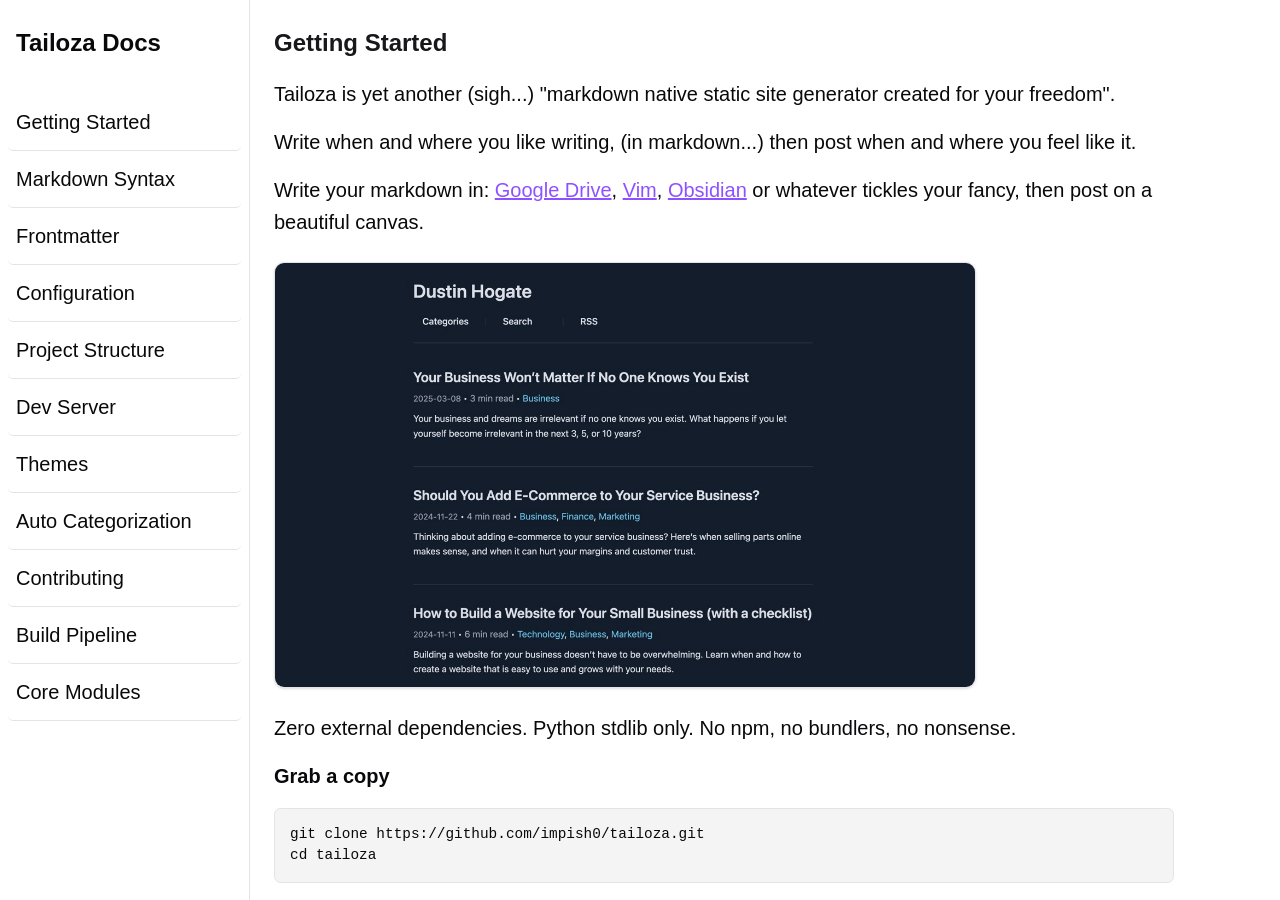
==== docs/index.html @ 2aa1ba54 "feat: Add initial documentation and styles for Tailoza" ====
<!DOCTYPE html>
<html lang="en">
  <head>
    <meta charset="UTF-8" />
    <meta name="viewport" content="width=device-width, initial-scale=1.0" />
    <title>Tailoza Documentation</title>
    <link rel="stylesheet" href="./styles.css">
  </head>
  <body>
    <nav id="navbar">
      <header>Tailoza Docs</header>
      <a class="nav-link" href="#getting_started">Getting Started</a>
      <a class="nav-link" href="#markdown_syntax">Markdown Syntax</a>
      <a class="nav-link" href="#frontmatter">Frontmatter</a>
      <a class="nav-link" href="#configuration">Configuration</a>
      <a class="nav-link" href="#project_structure">Project Structure</a>
      <a class="nav-link" href="#dev_server">Dev Server</a>
      <a class="nav-link" href="#themes">Themes</a>
      <a class="nav-link" href="#auto_categorization">Auto Categorization</a>
      <a class="nav-link" href="#contributing">Contributing</a>
      <a class="nav-link" href="#build_pipeline">Build Pipeline</a>
      <a class="nav-link" href="#core_modules">Core Modules</a>
    </nav>

  <main id="main-doc">

    <section id="getting_started" class="main-section">
      <header>Getting Started</header>

      <p>Tailoza is yet another (sigh...) "markdown native static site generator created for your freedom".</p>

      <p>Write when and where you like writing, (in markdown...) then post when and where you feel like it.</p>

      <p>Write your markdown in: <a href="https://drive.google.com">Google Drive</a>, <a href="https://www.vim.org/">Vim</a>, <a href="https://obsidian.md/">Obsidian</a> or whatever tickles your fancy, then post on a beautiful canvas.</p>

      <img class="image-style" src="./assets/tailoze_intro.jpeg" alt="Tailoza Intro">

      <p>Zero external dependencies. Python stdlib only. No npm, no bundlers, no nonsense.</p>

      <p><strong>Grab a copy</strong></p>

      <code>git clone https://github.com/impish0/tailoza.git
cd tailoza</code>

      <p><strong>Build your site</strong></p>

      <code>python build.py</code>

      <p>That spits out a fully static site into the <span class="inline-code">output/</span> folder. Done.</p>

      <p><strong>Run it locally</strong></p>

      <code>python serve.py</code>

      <p>This builds, watches for changes, and serves at <span class="inline-code">localhost:8000</span>. Edit a post, save it, refresh your browser. That's the whole workflow.</p>
    </section>

    <section id="markdown_syntax" class="main-section">
      <header>Markdown Syntax</header>

      <p>Tailoza supports full Obsidian-compatible markdown syntax. Write in Obsidian (or wherever), drop the file in <span class="inline-code">posts/</span>, build. No weird extensions, no custom flavors - just markdown that works.</p>

      <p><strong>Text formatting</strong></p>

      <code>**bold**
*italic*
***bold and italic***
~~strikethrough~~
`inline code`</code>

      <p><strong>Headers</strong></p>

      <code># H1
## H2
### H3
#### H4
##### H5
###### H6</code>

      <p><strong>Lists</strong></p>

      <code>Unordered:
- First item
- Second item
- Third item

Ordered:
1. Step one
2. Step two
3. Step three

Task lists:
- [x] Done thing
- [ ] Not done thing</code>

      <p><strong>Code blocks</strong></p>

      <p>Fenced code blocks with syntax highlighting (powered by Prism.js):</p>

      <code>```javascript
const greet = (name) =&gt; {
    console.log(`Hello, ${name}!`);
};
```</code>

      <p><strong>Blockquotes</strong></p>

      <code>&gt; "Some wise thing someone said once."</code>

      <p><strong>Tables</strong></p>

      <code>| Feature   | Supported |
            |-----------|-----------|
            | Markdown  | Yes       |
            | RSS Feed  | Yes       |
            | Search    | Yes       |</code>

      <p><strong>Images</strong></p>

      <p>Drop images in the <span class="inline-code">images/</span> folder and reference them:</p>

      <code>![Alt text](my-image.jpg)</code>

      <p><strong>Links</strong></p>

      <code>[Link text](https://example.com)</code>

      <p><strong>Horizontal rules</strong></p>

      <code>---</code>

      <p><strong>Download links</strong></p>

      <p>Links to downloadable files (.pdf, .zip, .doc, etc.) automatically get a download arrow ⬇ appended:</p>

      <code>[Get the report](report.pdf)</code>

      <p><strong>Nested blockquotes</strong></p>

      <code>> Outer quote
       >> Nested quote</code>

      <p><strong>Nested lists</strong></p>

      <p>Indent with 2 spaces for nesting. Works with both ordered and unordered lists:</p>

      <code>- Top level
              - Nested item
                - Even deeper
            1. First
              1. Sub-item</code>
    </section>

    <section id="frontmatter" class="main-section">
      <header>Frontmatter</header>

      <p>Every post starts with a frontmatter block - a chunk of metadata between <span class="inline-code">---</span> fences at the top of your markdown file.</p>

      <code>---
        title: My Cool Post
        date: 2025-01-15
        description: A short blurb about this post.
        author: Your Name
        categories: Technology, Tutorial
        keywords: python, static site, blog
        image: my-cover.jpg
        toc: true
        ---

        Your content starts here...</code>

      <p><strong>Required fields</strong></p>

      <ul>
        <li><span class="inline-code">title</span> - the post title</li>
        <li><span class="inline-code">date</span> - publish date in YYYY-MM-DD format</li>
      </ul>

      <p><strong>Optional fields</strong></p>

      <ul>
        <li><span class="inline-code">description</span> - used for SEO meta tags and the post list preview</li>
        <li><span class="inline-code">author</span> - overrides the default author from config</li>
        <li><span class="inline-code">categories</span> - comma-separated list (e.g. "Tech, Tutorial")</li>
        <li><span class="inline-code">keywords</span> - SEO keywords</li>
        <li><span class="inline-code">image</span> - cover image filename (from images/ folder)</li>
        <li><span class="inline-code">toc</span> - set to <span class="inline-code">true</span> to show a table of contents</li>
      </ul>

      <p><strong>Draft posts</strong></p>

      <p>Prefix your filename with an underscore and it gets skipped during build. Simple as that.</p>

      <code>posts/_my-draft-post.md   ← skipped
        posts/my-published-post.md  ← built</code>
    </section>

    <section id="configuration" class="main-section">
      <header>Configuration</header>

      <p>Everything lives in <span class="inline-code">config.json</span> at the project root. Here's the full picture:</p>

      <code>{
        "site_title": "My Blog",
        "site_url": "https://example.com",
        "site_description": "A minimal blog about things that matter.",
        "author": "Your Name",
        "footer_text": "Built with Tailoza",
        "theme": "dark",
        "posts_per_page": 20,
        "timezone": "+0000",
        "post_url_prefix": "/",
        "rss_full_content": true
        }</code>

      <p><strong>Required</strong></p>

      <ul>
        <li><span class="inline-code">site_title</span> - your site's name</li>
        <li><span class="inline-code">site_url</span> - full URL, must start with http:// or https://</li>
        <li><span class="inline-code">site_description</span> - used in RSS feed and meta tags</li>
      </ul>

      <p><strong>Optional</strong></p>

      <ul>
        <li><span class="inline-code">author</span> - default author for posts (default: "Your Name")</li>
        <li><span class="inline-code">footer_text</span> - footer content, supports safe HTML links</li>
        <li><span class="inline-code">theme</span> - "light", "dark", or "sepia"</li>
        <li><span class="inline-code">posts_per_page</span> - pagination count (default: 20)</li>
        <li><span class="inline-code">timezone</span> - UTC offset string like "+0000" (default: "+0000")</li>
        <li><span class="inline-code">post_url_prefix</span> - controls URL structure. Set to "/" for <span class="inline-code">/my-post/</span>, or "/posts" for <span class="inline-code">/posts/my-post/</span></li>
        <li><span class="inline-code">rss_full_content</span> - true to include full post content in RSS, false for excerpt only</li>
      </ul>
    </section>

    <section id="project_structure" class="main-section">
      <header>Project Structure</header>

      <p>Here's how the repo is laid out. The important bit: the <span class="inline-code">tailoza/</span> folder is the engine, everything else is yours.</p>

      <code>tailoza/
          ├── build.py              # Build script (run this)
          ├── serve.py              # Dev server script (or this)
          ├── config.json           # Your configuration
          │
          ├── tailoza/              # Core engine (don't touch unless contributing)
          │   ├── builder.py        # Build orchestration
          │   ├── parser.py         # Markdown → HTML
          │   ├── templates.py      # HTML templates
          │   ├── rss_generator.py  # RSS feed
          │   ├── sitemap_generator.py
          │   ├── categorize.py     # Auto-categorization
          │   ├── utils.py          # Shared utilities
          │   └── assets/           # CSS, JS (prism, search, etc.)
          │
          ├── posts/                # Your markdown files go here
          ├── images/               # Your images go here
          ├── assets/               # Your favicon goes here
          └── output/               # Generated site (don't edit)</code>

      <p><strong>Updating Tailoza</strong></p>

      <p>To update to a new version, just replace the <span class="inline-code">tailoza/</span> folder with the new one. Your content (<span class="inline-code">posts/</span>, <span class="inline-code">images/</span>, <span class="inline-code">config.json</span>) stays untouched. That's the whole point of the separation.</p>
    </section>

    <section id="dev_server" class="main-section">
      <header>Dev Server</header>

      <code>python serve.py</code>

      <p>Builds the site on startup, then watches for changes every second. It monitors:</p>

      <ul>
        <li><span class="inline-code">posts/</span> - your markdown content</li>
        <li><span class="inline-code">images/</span> - your images</li>
        <li><span class="inline-code">tailoza/</span> - core engine + assets</li>
        <li><span class="inline-code">config.json</span>, <span class="inline-code">build.py</span>, <span class="inline-code">serve.py</span></li>
      </ul>

      <p>Save a file, it rebuilds. Refresh your browser. That's it.</p>

      <p>Serves at <span class="inline-code">http://localhost:8000</span> with custom 404 handling. Hidden files and temp files (ending in <span class="inline-code">~</span>) are ignored.</p>
    </section>

    <section id="themes" class="main-section">
      <header>Themes</header>

      <p>Tailoza ships with three themes: <strong>light</strong>, <strong>dark</strong>, and <strong>sepia</strong>.</p>

      <p>Set it in <span class="inline-code">config.json</span>:</p>

      <code>"theme": "dark"</code>

      <p>Under the hood, themes work via CSS custom properties and a <span class="inline-code">data-theme</span> attribute on the <span class="inline-code">&lt;html&gt;</span> element. The whole color system is defined with <span class="inline-code">oklch()</span> values - shadcn violet palette.</p>

      <p>If you want to customize colors, the variables are all in <span class="inline-code">tailoza/assets/style.css</span>. The main ones:</p>

      <ul>
        <li><span class="inline-code">--background</span> / <span class="inline-code">--foreground</span> - page bg and text</li>
        <li><span class="inline-code">--primary</span> - links, accents</li>
        <li><span class="inline-code">--card</span> - card backgrounds</li>
        <li><span class="inline-code">--muted</span> - code blocks, subtle backgrounds</li>
        <li><span class="inline-code">--border</span> - all borders</li>
      </ul>
    </section>

    <section id="auto_categorization" class="main-section">
      <header>Auto Categorization</header>

      <p>If you don't set categories in your frontmatter, Tailoza will take a guess for you. It scans your post content and matches against keyword rules.</p>

      <p><strong>Default categories:</strong></p>

      <ul>
        <li>Business</li>
        <li>Technology</li>
        <li>Marketing</li>
        <li>Development</li>
        <li>Design</li>
        <li>Personal</li>
        <li>Tutorial</li>
        <li>News</li>
      </ul>

      <p>Each one has a set of keywords it looks for. "code", "programming", "python" → Development. "design", "ui", "color" → Design. You get the idea.</p>

      <p><strong>Custom rules</strong></p>

      <p>Create a <span class="inline-code">category_rules.json</span> at the project root to override:</p>

      <code>{
        "Recipes": ["cook", "bake", "ingredient", "recipe"],
        "Travel": ["trip", "destination", "flight", "hotel"]
}</code>
    </section>

    <!-- CONTRIBUTING -->
    <section id="contributing" class="main-section">
      <header>Contributing</header>

      <p>Tailoza is open source. If you want to contribute, here's how the project is organized so you don't go in blind.</p>

      <p><strong>Running the tests</strong></p>

      <code># Run all tests
        python -m unittest tests/test_templates.py

        # Run a specific test class
        python -m unittest tests.test_templates.TestGeneratePaginationHtml

        # Run a specific test method
        python -m unittest tests.test_templates.TestGeneratePaginationHtml.test_single_page_returns_empty</code>

      <p>Tests currently cover the pagination logic in <span class="inline-code">templates.py</span> - URL building, page links, nav buttons, ellipsis handling, edge cases.</p>

      <p><strong>Key rules</strong></p>

      <ul>
        <li>Zero external dependencies. Python stdlib only. Don't add pip packages.</li>
        <li>All core code lives in <span class="inline-code">tailoza/</span> - that folder should be replaceable without breaking user content.</li>
        <li>Posts output as <span class="inline-code">output/[slug]/index.html</span> for clean URLs.</li>
        <li>Draft posts (prefixed with <span class="inline-code">_</span>) must always be skipped.</li>
      </ul>
    </section>

    <section id="build_pipeline" class="main-section">
      <header>Build Pipeline</header>

      <p>Here's what happens when you run <span class="inline-code">python build.py</span>:</p>

      <ol>
        <li>Loads and validates <span class="inline-code">config.json</span></li>
        <li>Parses all markdown files in <span class="inline-code">posts/</span> (skips <span class="inline-code">_prefixed</span> drafts)</li>
        <li>Auto-categorizes any posts missing categories</li>
        <li>Generates HTML for each post with prev/next navigation</li>
        <li>Creates paginated index pages and category archive pages</li>
        <li>Generates RSS feed, sitemap, search index, and 404 page</li>
        <li>Copies all assets to <span class="inline-code">output/</span></li>
      </ol>

      <p><strong>Output structure</strong></p>

      <code>output/
        ├── index.html            # Homepage
        ├── page/2/index.html     # Paginated pages
        ├── [slug]/index.html     # Individual posts
        ├── categories/[cat]/     # Category pages
        ├── rss.xml               # RSS feed
        ├── sitemap.xml           # For search engines
        ├── search-index.json     # Client-side search data
        ├── 404.html              # Custom error page
        └── assets/               # CSS, JS</code>
    </section>

    <section id="core_modules" class="main-section">
      <header>Core Modules</header>

      <p>For the folks who want to dig into the engine. Everything lives in <span class="inline-code">tailoza/</span>.</p>

      <p><strong>builder.py</strong> - the orchestrator</p>
      <ul>
        <li><span class="inline-code">build_site()</span> - main build function, ties everything together</li>
        <li><span class="inline-code">load_config()</span> - loads and validates config.json with defaults</li>
        <li><span class="inline-code">generate_search_index()</span> - builds client-side search JSON</li>
        <li><span class="inline-code">calculate_reading_time()</span> - reading time estimation</li>
      </ul>

      <p><strong>parser.py</strong> - markdown to HTML</p>
      <ul>
        <li><span class="inline-code">parse_frontmatter()</span> - extracts metadata from the <span class="inline-code">---</span> block</li>
        <li><span class="inline-code">markdown_to_html()</span> - the custom converter (headers, lists, tables, code blocks, the whole thing)</li>
        <li><span class="inline-code">extract_headings()</span> / <span class="inline-code">generate_toc()</span> - table of contents</li>
      </ul>

      <p><strong>templates.py</strong> - HTML generation</p>
      <ul>
        <li><span class="inline-code">post_template()</span> - individual post pages with SEO, structured data</li>
        <li><span class="inline-code">index_template()</span> - homepage with post list, categories dropdown, search</li>
        <li><span class="inline-code">category_template()</span> - category archive pages</li>
        <li><span class="inline-code">generate_pagination_html()</span> - pagination nav with ellipsis</li>
      </ul>

      <p><strong>rss_generator.py</strong> - RSS feed via ElementTree</p>

      <p><strong>sitemap_generator.py</strong> - XML sitemap for SEO</p>

      <p><strong>categorize.py</strong> - auto-categorization via keyword matching</p>

      <p><strong>utils.py</strong> - shared helpers (<span class="inline-code">category_slug()</span>, <span class="inline-code">copy_asset()</span>, <span class="inline-code">favicon_link()</span>)</p>
    </section>

  </main>
  </body>
</html>
---- docs/styles.css ----
* {
    margin: 0;
    padding: 0;
}

:root {
    --radius: 0.65rem;
    --max-width: 700px;
    
    /* Core colors */
    --background: oklch(1 0 0);
    --foreground: oklch(0.141 0.005 285.823);
    --card: oklch(1 0 0);
    --card-foreground: oklch(0.141 0.005 285.823);
    --primary: oklch(0.606 0.25 292.717);
    --primary-foreground: oklch(0.969 0.016 293.756);
    --secondary: oklch(0.967 0.001 286.375);
    --secondary-foreground: oklch(0.21 0.006 285.885);
    --muted: oklch(0.967 0.001 286.375);
    --muted-foreground: oklch(0.552 0.016 285.938);
    --accent: oklch(0.967 0.001 286.375);
    --accent-foreground: oklch(0.21 0.006 285.885);
    --destructive: oklch(0.577 0.245 27.325);
    --border: oklch(0.92 0.004 286.32);
    --input: oklch(0.92 0.004 286.32);
    --ring: oklch(0.606 0.25 292.717);
}

body {
    display: grid;
    grid-template-columns: 250px 1fr; /* Nav width | Main content */
    height: 100vh;
    font-size: 1.25rem;
    line-height: 1.6;
    font-family: -apple-system, BlinkMacSystemFont, 'Inter', 'Segoe UI', Roboto, Oxygen, Ubuntu, Cantarell, 'Helvetica Neue', Arial, sans-serif;
    background-color: var(--background);
    color: var(--foreground);
}

/* Navigation Styles */
#navbar {
    background-color: var(--card);
    padding: 1rem 0.5rem;
    border-right: 1px solid var(--border);
    overflow-y: auto; /* Scroll if content is too tall */
}

#navbar header {
    font-weight: bold;
    font-size: 1.5rem;
    margin-bottom: 1.5rem;
    color: var(--card-foreground);
    padding: 0.5rem;
}

.nav-link {
    display: block;
    padding: 0.75rem 0.5rem;
    text-decoration: none;
    border-radius: 5px;
    color: var(--card-foreground);
    border-bottom: 1px solid var(--border);
}

.nav-link:hover {
    color: var(--primary-foreground);
    background-color: var(--muted);
}

/* Main Content Styles */
#main-doc {
    padding: 1.5rem;
    overflow-y: auto; /* Scroll if content is too tall */
    max-width: 900px;
}

.image-style {
    display: block;
    max-width: 700px;
    height: auto;
    border-radius: 10px;
    margin: 1.5rem 0;
    box-shadow: 0 1px 3px 0 oklch(0 0 0 / 0.1), 0 1px 2px -1px oklch(0 0 0 / 0.1);
    border: 1px solid var(--border);
}

.main-section {
    margin-bottom: 30px;
}

.main-section header {
    font-weight: bold;
    font-size: 1.5rem;
    margin-bottom: 1rem;
    color: var(--secondary-foreground);
}

p {
    margin-bottom: 1rem;
    line-height: 1.6;
}

ul {
    margin-bottom: 1rem;
    padding-left: 1.5rem;
}

a {
    color: var(--primary);
    text-decoration: underline;
}

code {
    display: block;
    background-color: var(--muted);
    padding: 15px;
    margin: 15px 0;
    border-radius: calc(var(--radius) - 0.25rem);
    font-family: 'Courier New', monospace;
    border: 1px solid var(--border);
    color: var(--card-foreground);
    font-size: 0.9rem;
    line-height: 1.5;
    white-space: pre;
    overflow-x: auto;
}

.inline-code {
    display: inline;
    background-color: var(--muted);
    padding: 0.15rem 0.4rem;
    border-radius: 4px;
    font-family: 'Courier New', monospace;
    font-size: 0.85em;
    border: 1px solid var(--border);
    color: var(--primary);
}

/* Responsive Design */
@media (max-width: 768px) {
    body {
        grid-template-columns: 1fr; /* Stack vertically on mobile */
        grid-template-rows: auto 1fr;
        height: auto;
    }
    
    #navbar {
        order: 2; /* Move nav below main content on mobile */
        border-right: none;
        border-top: 1px solid #dee2e6;
        padding: 15px;
    }
    
    #main-doc {
        order: 1; /* Main content first on mobile */
        padding: 15px;
    }
}
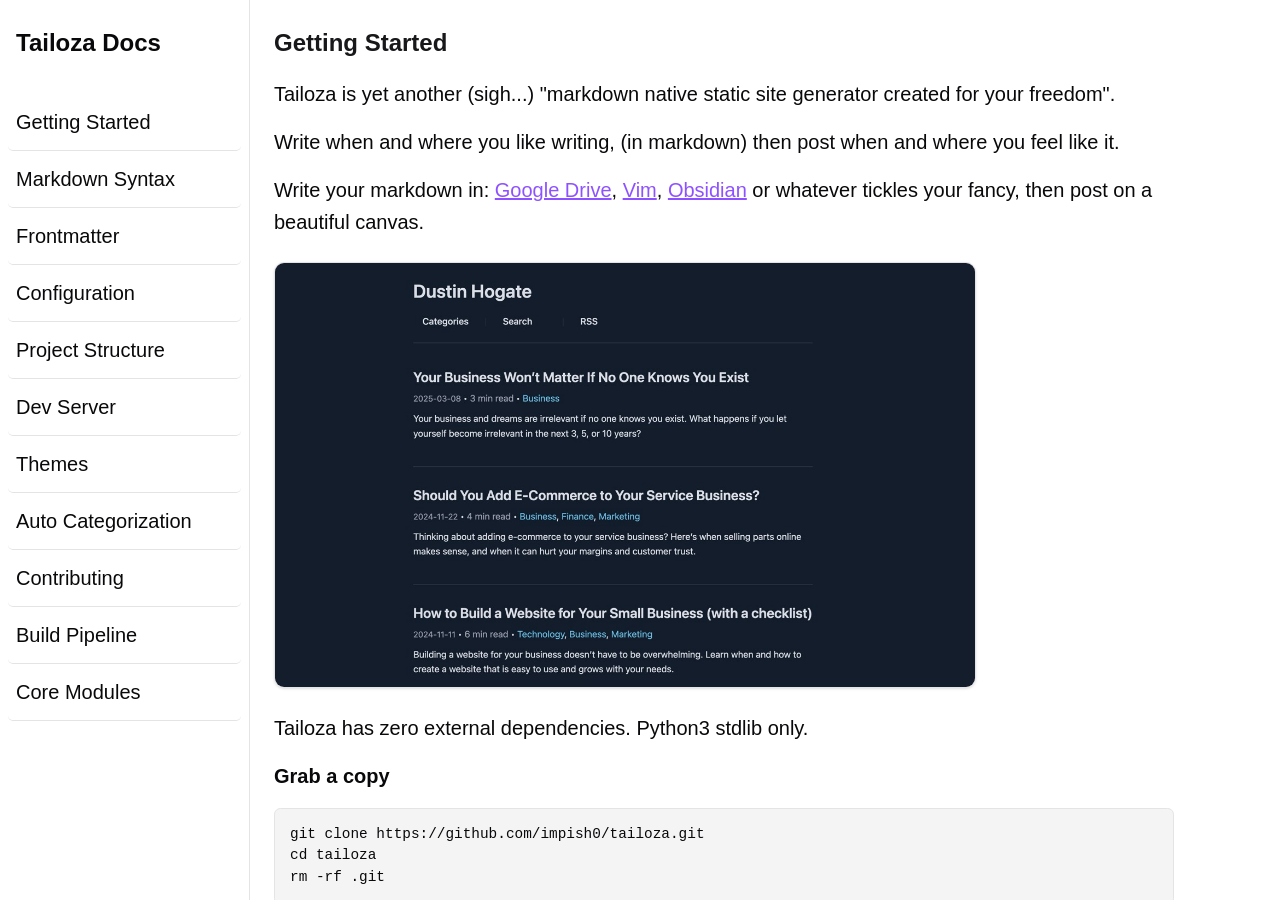
==== commit e914ee40: "feat: Update documentation for clarity and enhance styles with new note class" ====
--- a/docs/index.html
+++ b/docs/index.html
@@ -29,28 +29,30 @@
 
       <p>Tailoza is yet another (sigh...) "markdown native static site generator created for your freedom".</p>
 
-      <p>Write when and where you like writing, (in markdown...) then post when and where you feel like it.</p>
+      <p>Write when and where you like writing, (in markdown) then post when and where you feel like it.</p>
 
       <p>Write your markdown in: <a href="https://drive.google.com">Google Drive</a>, <a href="https://www.vim.org/">Vim</a>, <a href="https://obsidian.md/">Obsidian</a> or whatever tickles your fancy, then post on a beautiful canvas.</p>
 
       <img class="image-style" src="./assets/tailoze_intro.jpeg" alt="Tailoza Intro">
 
-      <p>Zero external dependencies. Python stdlib only. No npm, no bundlers, no nonsense.</p>
+      <p>Tailoza has zero external dependencies. Python3 stdlib only.</p>
 
       <p><strong>Grab a copy</strong></p>
 
       <code>git clone https://github.com/impish0/tailoza.git
-cd tailoza</code>
+cd tailoza
+rm -rf .git</code>
 
       <p><strong>Build your site</strong></p>
 
       <code>python build.py</code>
 
-      <p>That spits out a fully static site into the <span class="inline-code">output/</span> folder. Done.</p>
+      <p>That spits out a fully static site into the <span class="inline-code">output/</span> folder.</p>
 
       <p><strong>Run it locally</strong></p>
 
-      <code>python serve.py</code>
+      <code>python3 serve.py
+or ./serve.py ← If python is in your path</code>
 
       <p>This builds, watches for changes, and serves at <span class="inline-code">localhost:8000</span>. Edit a post, save it, refresh your browser. That's the whole workflow.</p>
     </section>
@@ -58,7 +60,7 @@
     <section id="markdown_syntax" class="main-section">
       <header>Markdown Syntax</header>
 
-      <p>Tailoza supports full Obsidian-compatible markdown syntax. Write in Obsidian (or wherever), drop the file in <span class="inline-code">posts/</span>, build. No weird extensions, no custom flavors - just markdown that works.</p>
+      <p>Tailoza supports full Obsidian-compatible markdown syntax. Write in Obsidian (or wherever), drop the file in <span class="inline-code">posts/</span>, and build with <span class="inline-code">python3 build.py</span>.</p>
 
       <p><strong>Text formatting</strong></p>
 
@@ -68,7 +70,7 @@
 ~~strikethrough~~
 `inline code`</code>
 
-      <p><strong>Headers</strong></p>
+      <p><strong>Headings</strong></p>
 
       <code># H1
 ## H2
@@ -99,7 +101,7 @@
 
       <code>```javascript
 const greet = (name) =&gt; {
-    console.log(`Hello, ${name}!`);
+console.log(`Hello, ${name}!`);
 };
 ```</code>
 
@@ -110,10 +112,10 @@
       <p><strong>Tables</strong></p>
 
       <code>| Feature   | Supported |
-            |-----------|-----------|
-            | Markdown  | Yes       |
-            | RSS Feed  | Yes       |
-            | Search    | Yes       |</code>
+|-----------|-----------|
+| Markdown  | Yes       |
+| RSS Feed  | Yes       |
+| Search    | Yes       |</code>
 
       <p><strong>Images</strong></p>
 
@@ -121,6 +123,8 @@
 
       <code>![Alt text](my-image.jpg)</code>
 
+      <div class="note">note: images can just be referenced by name - no need to include the path.</div>
+
       <p><strong>Links</strong></p>
 
       <code>[Link text](https://example.com)</code>
@@ -138,17 +142,17 @@
       <p><strong>Nested blockquotes</strong></p>
 
       <code>> Outer quote
-       >> Nested quote</code>
+>> Nested quote</code>
 
       <p><strong>Nested lists</strong></p>
 
       <p>Indent with 2 spaces for nesting. Works with both ordered and unordered lists:</p>
 
       <code>- Top level
-              - Nested item
-                - Even deeper
-            1. First
-              1. Sub-item</code>
+- Nested item
+  - Even deeper
+1. First
+  1. Sub-item</code>
     </section>
 
     <section id="frontmatter" class="main-section">
@@ -157,17 +161,17 @@
       <p>Every post starts with a frontmatter block - a chunk of metadata between <span class="inline-code">---</span> fences at the top of your markdown file.</p>
 
       <code>---
-        title: My Cool Post
-        date: 2025-01-15
-        description: A short blurb about this post.
-        author: Your Name
-        categories: Technology, Tutorial
-        keywords: python, static site, blog
-        image: my-cover.jpg
-        toc: true
-        ---
-
-        Your content starts here...</code>
+title: My Cool Post
+date: 2025-01-15
+description: A short blurb about this post.
+author: Your Name
+categories: Technology, Tutorial
+keywords: python, static site, blog
+image: my-cover.jpg
+toc: true
+---
+
+Your content starts here...</code>
 
       <p><strong>Required fields</strong></p>
 
@@ -192,7 +196,7 @@
       <p>Prefix your filename with an underscore and it gets skipped during build. Simple as that.</p>
 
       <code>posts/_my-draft-post.md   ← skipped
-        posts/my-published-post.md  ← built</code>
+posts/my-published-post.md  ← built</code>
     </section>
 
     <section id="configuration" class="main-section">
@@ -201,17 +205,17 @@
       <p>Everything lives in <span class="inline-code">config.json</span> at the project root. Here's the full picture:</p>
 
       <code>{
-        "site_title": "My Blog",
-        "site_url": "https://example.com",
-        "site_description": "A minimal blog about things that matter.",
-        "author": "Your Name",
-        "footer_text": "Built with Tailoza",
-        "theme": "dark",
-        "posts_per_page": 20,
-        "timezone": "+0000",
-        "post_url_prefix": "/",
-        "rss_full_content": true
-        }</code>
+"site_title": "My Blog",
+"site_url": "https://example.com",
+"site_description": "A minimal blog about things that matter.",
+"author": "Your Name",
+"footer_text": "Built with Tailoza",
+"theme": "dark",
+"posts_per_page": 20,
+"timezone": "+0000",
+"post_url_prefix": "/",
+"rss_full_content": true
+}</code>
 
       <p><strong>Required</strong></p>
 
@@ -240,24 +244,24 @@
       <p>Here's how the repo is laid out. The important bit: the <span class="inline-code">tailoza/</span> folder is the engine, everything else is yours.</p>
 
       <code>tailoza/
-          ├── build.py              # Build script (run this)
-          ├── serve.py              # Dev server script (or this)
-          ├── config.json           # Your configuration
-          │
-          ├── tailoza/              # Core engine (don't touch unless contributing)
-          │   ├── builder.py        # Build orchestration
-          │   ├── parser.py         # Markdown → HTML
-          │   ├── templates.py      # HTML templates
-          │   ├── rss_generator.py  # RSS feed
-          │   ├── sitemap_generator.py
-          │   ├── categorize.py     # Auto-categorization
-          │   ├── utils.py          # Shared utilities
-          │   └── assets/           # CSS, JS (prism, search, etc.)
-          │
-          ├── posts/                # Your markdown files go here
-          ├── images/               # Your images go here
-          ├── assets/               # Your favicon goes here
-          └── output/               # Generated site (don't edit)</code>
+├── build.py              # Build script (run this)
+├── serve.py              # Dev server script (or this)
+├── config.json           # Your configuration
+│
+├── tailoza/              # Core engine (don't touch unless contributing)
+│   ├── builder.py        # Build orchestration
+│   ├── parser.py         # Markdown → HTML
+│   ├── templates.py      # HTML templates
+│   ├── rss_generator.py  # RSS feed
+│   ├── sitemap_generator.py
+│   ├── categorize.py     # Auto-categorization
+│   ├── utils.py          # Shared utilities
+│   └── assets/           # CSS, JS (prism, search, etc.)
+│
+├── posts/                # Your markdown files go here
+├── images/               # Your images go here
+├── assets/               # Your favicon goes here
+└── output/               # Generated site (don't edit)</code>
 
       <p><strong>Updating Tailoza</strong></p>
 
@@ -330,12 +334,11 @@
       <p>Create a <span class="inline-code">category_rules.json</span> at the project root to override:</p>
 
       <code>{
-        "Recipes": ["cook", "bake", "ingredient", "recipe"],
-        "Travel": ["trip", "destination", "flight", "hotel"]
+"Recipes": ["cook", "bake", "ingredient", "recipe"],
+"Travel": ["trip", "destination", "flight", "hotel"]
 }</code>
     </section>
 
-    <!-- CONTRIBUTING -->
     <section id="contributing" class="main-section">
       <header>Contributing</header>
 
@@ -344,13 +347,13 @@
       <p><strong>Running the tests</strong></p>
 
       <code># Run all tests
-        python -m unittest tests/test_templates.py
-
-        # Run a specific test class
-        python -m unittest tests.test_templates.TestGeneratePaginationHtml
-
-        # Run a specific test method
-        python -m unittest tests.test_templates.TestGeneratePaginationHtml.test_single_page_returns_empty</code>
+python -m unittest tests/test_templates.
+
+# Run a specific test class
+python -m unittest tests.test_templates.TestGeneratePaginationHt
+
+# Run a specific test method
+python -m unittest tests.test_templates.TestGeneratePaginationHtml.test_single_page_returns_empty</code>
 
       <p>Tests currently cover the pagination logic in <span class="inline-code">templates.py</span> - URL building, page links, nav buttons, ellipsis handling, edge cases.</p>
 
@@ -382,15 +385,15 @@
       <p><strong>Output structure</strong></p>
 
       <code>output/
-        ├── index.html            # Homepage
-        ├── page/2/index.html     # Paginated pages
-        ├── [slug]/index.html     # Individual posts
-        ├── categories/[cat]/     # Category pages
-        ├── rss.xml               # RSS feed
-        ├── sitemap.xml           # For search engines
-        ├── search-index.json     # Client-side search data
-        ├── 404.html              # Custom error page
-        └── assets/               # CSS, JS</code>
+├── index.html            # Homepage
+├── page/2/index.html     # Paginated pages
+├── [slug]/index.html     # Individual posts
+├── categories/[cat]/     # Category pages
+├── rss.xml               # RSS feed
+├── sitemap.xml           # For search engines
+├── search-index.json     # Client-side search data
+├── 404.html              # Custom error page
+└── assets/               # CSS, JS</code>
     </section>
 
     <section id="core_modules" class="main-section">
--- a/docs/styles.css
+++ b/docs/styles.css
@@ -24,6 +24,7 @@
     --border: oklch(0.92 0.004 286.32);
     --input: oklch(0.92 0.004 286.32);
     --ring: oklch(0.606 0.25 292.717);
+    --note: oklch(0.6 0.2 240 / 0.5);
 }
 
 body {
@@ -63,8 +64,8 @@
 }
 
 .nav-link:hover {
-    color: var(--primary-foreground);
-    background-color: var(--muted);
+    color: var(--accent-foreground);
+    background-color: var(--accent);
 }
 
 /* Main Content Styles */
@@ -125,6 +126,21 @@
     overflow-x: auto;
 }
 
+.note {
+    display: block;
+    background-color: var(--note);
+    padding: 15px;
+    margin: 15px 0;
+    border-radius: calc(var(--radius) - 0.25rem);
+    font-family: 'Courier New', monospace;
+    border: 1px solid var(--border);
+    color: var(--card-foreground);
+    font-size: 0.9rem;
+    line-height: 1.5;
+    white-space: pre;
+    overflow-x: auto;
+}
+
 .inline-code {
     display: inline;
     background-color: var(--muted);
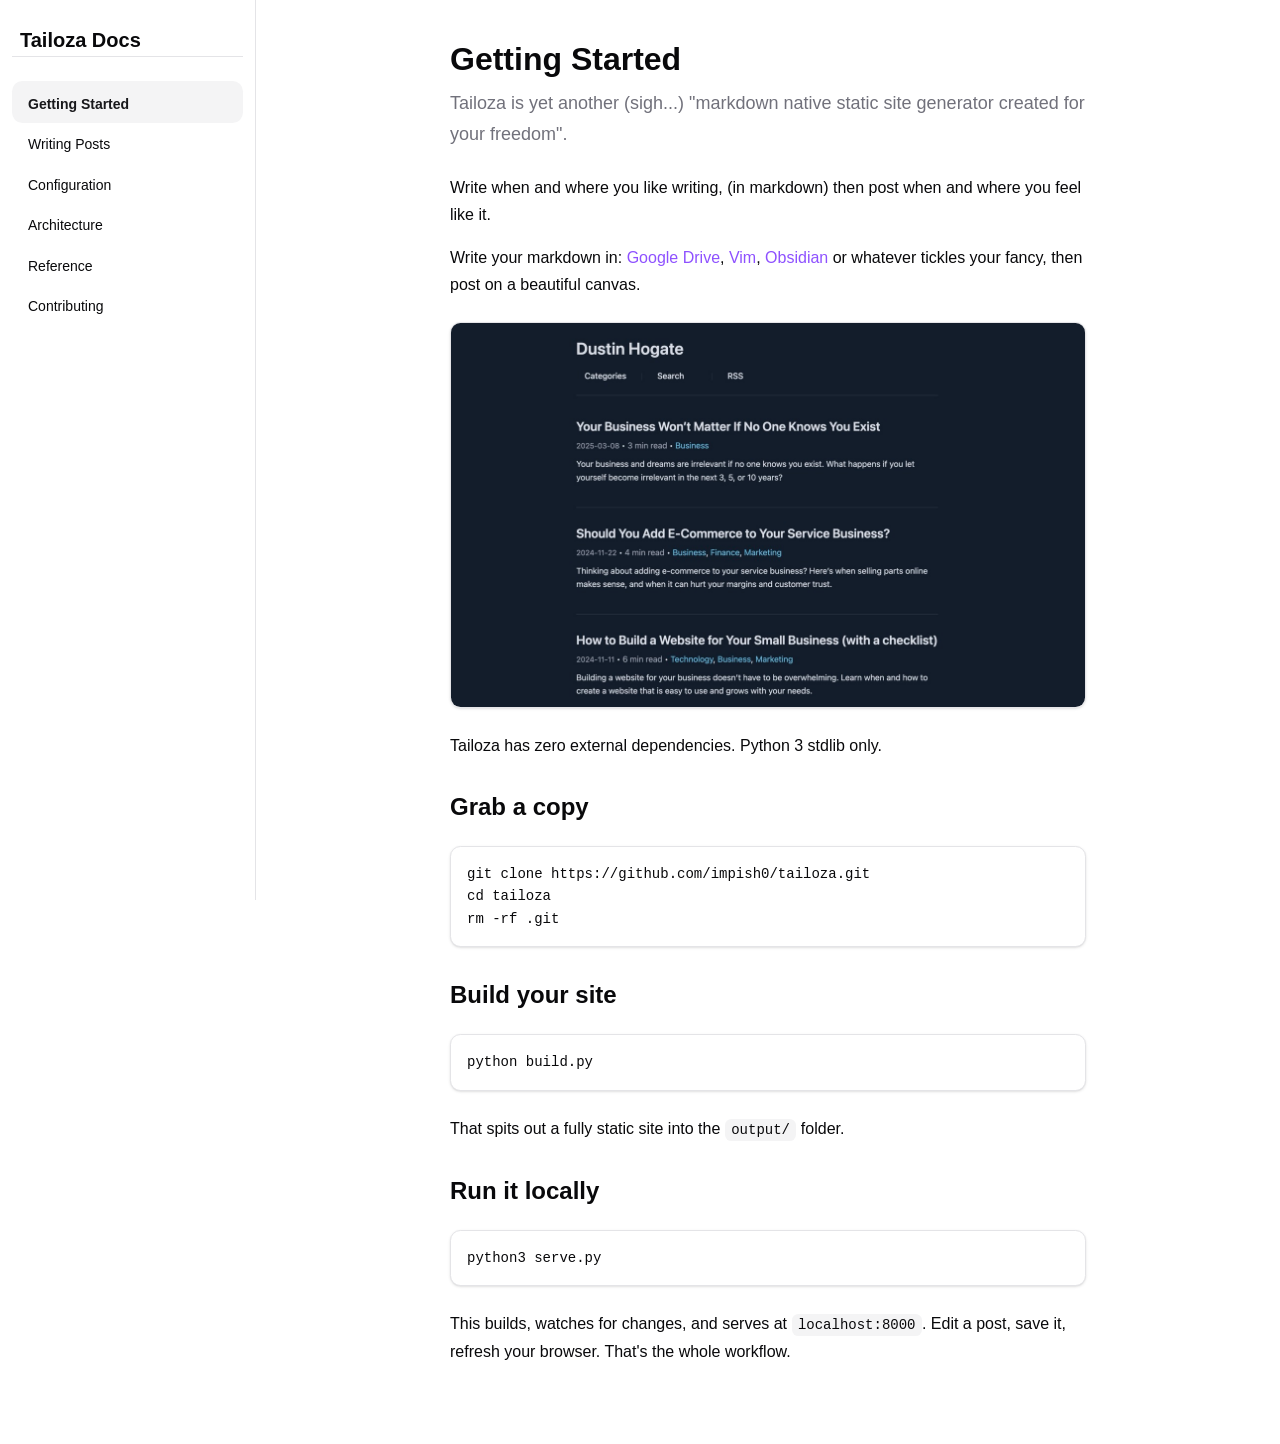
==== commit 55f5da96: "Add documentation for core modules and writing posts - Created a new reference page detailing core m" ====
--- a/docs/index.html
+++ b/docs/index.html
@@ -3,436 +3,58 @@
   <head>
     <meta charset="UTF-8" />
     <meta name="viewport" content="width=device-width, initial-scale=1.0" />
-    <title>Tailoza Documentation</title>
-    <link rel="stylesheet" href="./styles.css">
+    <title>Getting Started - Tailoza Docs</title>
+    <link rel="stylesheet" href="../tailoza/assets/style.css" />
+    <link rel="stylesheet" href="./styles.css" />
   </head>
   <body>
     <nav id="navbar">
-      <header>Tailoza Docs</header>
-      <a class="nav-link" href="#getting_started">Getting Started</a>
-      <a class="nav-link" href="#markdown_syntax">Markdown Syntax</a>
-      <a class="nav-link" href="#frontmatter">Frontmatter</a>
-      <a class="nav-link" href="#configuration">Configuration</a>
-      <a class="nav-link" href="#project_structure">Project Structure</a>
-      <a class="nav-link" href="#dev_server">Dev Server</a>
-      <a class="nav-link" href="#themes">Themes</a>
-      <a class="nav-link" href="#auto_categorization">Auto Categorization</a>
-      <a class="nav-link" href="#contributing">Contributing</a>
-      <a class="nav-link" href="#build_pipeline">Build Pipeline</a>
-      <a class="nav-link" href="#core_modules">Core Modules</a>
+      <header><a href="./index.html">Tailoza Docs</a></header>
+      <details class="nav-group" open>
+        <summary>Menu</summary>
+        <a class="nav-link active" href="./index.html">Getting Started</a>
+        <a class="nav-link" href="./writing-posts.html">Writing Posts</a>
+        <a class="nav-link" href="./configuration.html">Configuration</a>
+        <a class="nav-link" href="./architecture.html">Architecture</a>
+        <a class="nav-link" href="./reference.html">Reference</a>
+        <a class="nav-link" href="./contributing.html">Contributing</a>
+      </details>
     </nav>
 
-  <main id="main-doc">
+    <main id="main-doc">
+      <div class="content-wrapper">
 
-    <section id="getting_started" class="main-section">
-      <header>Getting Started</header>
+        <h1>Getting Started</h1>
 
-      <p>Tailoza is yet another (sigh...) "markdown native static site generator created for your freedom".</p>
+        <p class="lead">Tailoza is yet another (sigh...) "markdown native static site generator created for your freedom".</p>
 
-      <p>Write when and where you like writing, (in markdown) then post when and where you feel like it.</p>
+        <p>Write when and where you like writing, (in markdown) then post when and where you feel like it.</p>
 
-      <p>Write your markdown in: <a href="https://drive.google.com">Google Drive</a>, <a href="https://www.vim.org/">Vim</a>, <a href="https://obsidian.md/">Obsidian</a> or whatever tickles your fancy, then post on a beautiful canvas.</p>
+        <p>Write your markdown in: <a href="https://drive.google.com">Google Drive</a>, <a href="https://www.vim.org/">Vim</a>, <a href="https://obsidian.md/">Obsidian</a> or whatever tickles your fancy, then post on a beautiful canvas.</p>
 
-      <img class="image-style" src="./assets/tailoze_intro.jpeg" alt="Tailoza Intro">
+        <img class="image-style" src="./assets/tailoze_intro.jpeg" alt="Tailoza Intro" />
 
-      <p>Tailoza has zero external dependencies. Python3 stdlib only.</p>
+        <p>Tailoza has zero external dependencies. Python 3 stdlib only.</p>
 
-      <p><strong>Grab a copy</strong></p>
+        <h2>Grab a copy</h2>
 
-      <code>git clone https://github.com/impish0/tailoza.git
+        <pre><code>git clone https://github.com/impish0/tailoza.git
 cd tailoza
-rm -rf .git</code>
+rm -rf .git</code></pre>
 
-      <p><strong>Build your site</strong></p>
+        <h2>Build your site</h2>
 
-      <code>python build.py</code>
+        <pre><code>python build.py</code></pre>
 
-      <p>That spits out a fully static site into the <span class="inline-code">output/</span> folder.</p>
+        <p>That spits out a fully static site into the <code>output/</code> folder.</p>
 
-      <p><strong>Run it locally</strong></p>
+        <h2>Run it locally</h2>
 
-      <code>python3 serve.py
-or ./serve.py ← If python is in your path</code>
+        <pre><code>python3 serve.py</code></pre>
 
-      <p>This builds, watches for changes, and serves at <span class="inline-code">localhost:8000</span>. Edit a post, save it, refresh your browser. That's the whole workflow.</p>
-    </section>
+        <p>This builds, watches for changes, and serves at <code>localhost:8000</code>. Edit a post, save it, refresh your browser. That's the whole workflow.</p>
 
-    <section id="markdown_syntax" class="main-section">
-      <header>Markdown Syntax</header>
-
-      <p>Tailoza supports full Obsidian-compatible markdown syntax. Write in Obsidian (or wherever), drop the file in <span class="inline-code">posts/</span>, and build with <span class="inline-code">python3 build.py</span>.</p>
-
-      <p><strong>Text formatting</strong></p>
-
-      <code>**bold**
-*italic*
-***bold and italic***
-~~strikethrough~~
-`inline code`</code>
-
-      <p><strong>Headings</strong></p>
-
-      <code># H1
-## H2
-### H3
-#### H4
-##### H5
-###### H6</code>
-
-      <p><strong>Lists</strong></p>
-
-      <code>Unordered:
-- First item
-- Second item
-- Third item
-
-Ordered:
-1. Step one
-2. Step two
-3. Step three
-
-Task lists:
-- [x] Done thing
-- [ ] Not done thing</code>
-
-      <p><strong>Code blocks</strong></p>
-
-      <p>Fenced code blocks with syntax highlighting (powered by Prism.js):</p>
-
-      <code>```javascript
-const greet = (name) =&gt; {
-console.log(`Hello, ${name}!`);
-};
-```</code>
-
-      <p><strong>Blockquotes</strong></p>
-
-      <code>&gt; "Some wise thing someone said once."</code>
-
-      <p><strong>Tables</strong></p>
-
-      <code>| Feature   | Supported |
-|-----------|-----------|
-| Markdown  | Yes       |
-| RSS Feed  | Yes       |
-| Search    | Yes       |</code>
-
-      <p><strong>Images</strong></p>
-
-      <p>Drop images in the <span class="inline-code">images/</span> folder and reference them:</p>
-
-      <code>![Alt text](my-image.jpg)</code>
-
-      <div class="note">note: images can just be referenced by name - no need to include the path.</div>
-
-      <p><strong>Links</strong></p>
-
-      <code>[Link text](https://example.com)</code>
-
-      <p><strong>Horizontal rules</strong></p>
-
-      <code>---</code>
-
-      <p><strong>Download links</strong></p>
-
-      <p>Links to downloadable files (.pdf, .zip, .doc, etc.) automatically get a download arrow ⬇ appended:</p>
-
-      <code>[Get the report](report.pdf)</code>
-
-      <p><strong>Nested blockquotes</strong></p>
-
-      <code>> Outer quote
->> Nested quote</code>
-
-      <p><strong>Nested lists</strong></p>
-
-      <p>Indent with 2 spaces for nesting. Works with both ordered and unordered lists:</p>
-
-      <code>- Top level
-- Nested item
-  - Even deeper
-1. First
-  1. Sub-item</code>
-    </section>
-
-    <section id="frontmatter" class="main-section">
-      <header>Frontmatter</header>
-
-      <p>Every post starts with a frontmatter block - a chunk of metadata between <span class="inline-code">---</span> fences at the top of your markdown file.</p>
-
-      <code>---
-title: My Cool Post
-date: 2025-01-15
-description: A short blurb about this post.
-author: Your Name
-categories: Technology, Tutorial
-keywords: python, static site, blog
-image: my-cover.jpg
-toc: true
----
-
-Your content starts here...</code>
-
-      <p><strong>Required fields</strong></p>
-
-      <ul>
-        <li><span class="inline-code">title</span> - the post title</li>
-        <li><span class="inline-code">date</span> - publish date in YYYY-MM-DD format</li>
-      </ul>
-
-      <p><strong>Optional fields</strong></p>
-
-      <ul>
-        <li><span class="inline-code">description</span> - used for SEO meta tags and the post list preview</li>
-        <li><span class="inline-code">author</span> - overrides the default author from config</li>
-        <li><span class="inline-code">categories</span> - comma-separated list (e.g. "Tech, Tutorial")</li>
-        <li><span class="inline-code">keywords</span> - SEO keywords</li>
-        <li><span class="inline-code">image</span> - cover image filename (from images/ folder)</li>
-        <li><span class="inline-code">toc</span> - set to <span class="inline-code">true</span> to show a table of contents</li>
-      </ul>
-
-      <p><strong>Draft posts</strong></p>
-
-      <p>Prefix your filename with an underscore and it gets skipped during build. Simple as that.</p>
-
-      <code>posts/_my-draft-post.md   ← skipped
-posts/my-published-post.md  ← built</code>
-    </section>
-
-    <section id="configuration" class="main-section">
-      <header>Configuration</header>
-
-      <p>Everything lives in <span class="inline-code">config.json</span> at the project root. Here's the full picture:</p>
-
-      <code>{
-"site_title": "My Blog",
-"site_url": "https://example.com",
-"site_description": "A minimal blog about things that matter.",
-"author": "Your Name",
-"footer_text": "Built with Tailoza",
-"theme": "dark",
-"posts_per_page": 20,
-"timezone": "+0000",
-"post_url_prefix": "/",
-"rss_full_content": true
-}</code>
-
-      <p><strong>Required</strong></p>
-
-      <ul>
-        <li><span class="inline-code">site_title</span> - your site's name</li>
-        <li><span class="inline-code">site_url</span> - full URL, must start with http:// or https://</li>
-        <li><span class="inline-code">site_description</span> - used in RSS feed and meta tags</li>
-      </ul>
-
-      <p><strong>Optional</strong></p>
-
-      <ul>
-        <li><span class="inline-code">author</span> - default author for posts (default: "Your Name")</li>
-        <li><span class="inline-code">footer_text</span> - footer content, supports safe HTML links</li>
-        <li><span class="inline-code">theme</span> - "light", "dark", or "sepia"</li>
-        <li><span class="inline-code">posts_per_page</span> - pagination count (default: 20)</li>
-        <li><span class="inline-code">timezone</span> - UTC offset string like "+0000" (default: "+0000")</li>
-        <li><span class="inline-code">post_url_prefix</span> - controls URL structure. Set to "/" for <span class="inline-code">/my-post/</span>, or "/posts" for <span class="inline-code">/posts/my-post/</span></li>
-        <li><span class="inline-code">rss_full_content</span> - true to include full post content in RSS, false for excerpt only</li>
-      </ul>
-    </section>
-
-    <section id="project_structure" class="main-section">
-      <header>Project Structure</header>
-
-      <p>Here's how the repo is laid out. The important bit: the <span class="inline-code">tailoza/</span> folder is the engine, everything else is yours.</p>
-
-      <code>tailoza/
-├── build.py              # Build script (run this)
-├── serve.py              # Dev server script (or this)
-├── config.json           # Your configuration
-│
-├── tailoza/              # Core engine (don't touch unless contributing)
-│   ├── builder.py        # Build orchestration
-│   ├── parser.py         # Markdown → HTML
-│   ├── templates.py      # HTML templates
-│   ├── rss_generator.py  # RSS feed
-│   ├── sitemap_generator.py
-│   ├── categorize.py     # Auto-categorization
-│   ├── utils.py          # Shared utilities
-│   └── assets/           # CSS, JS (prism, search, etc.)
-│
-├── posts/                # Your markdown files go here
-├── images/               # Your images go here
-├── assets/               # Your favicon goes here
-└── output/               # Generated site (don't edit)</code>
-
-      <p><strong>Updating Tailoza</strong></p>
-
-      <p>To update to a new version, just replace the <span class="inline-code">tailoza/</span> folder with the new one. Your content (<span class="inline-code">posts/</span>, <span class="inline-code">images/</span>, <span class="inline-code">config.json</span>) stays untouched. That's the whole point of the separation.</p>
-    </section>
-
-    <section id="dev_server" class="main-section">
-      <header>Dev Server</header>
-
-      <code>python serve.py</code>
-
-      <p>Builds the site on startup, then watches for changes every second. It monitors:</p>
-
-      <ul>
-        <li><span class="inline-code">posts/</span> - your markdown content</li>
-        <li><span class="inline-code">images/</span> - your images</li>
-        <li><span class="inline-code">tailoza/</span> - core engine + assets</li>
-        <li><span class="inline-code">config.json</span>, <span class="inline-code">build.py</span>, <span class="inline-code">serve.py</span></li>
-      </ul>
-
-      <p>Save a file, it rebuilds. Refresh your browser. That's it.</p>
-
-      <p>Serves at <span class="inline-code">http://localhost:8000</span> with custom 404 handling. Hidden files and temp files (ending in <span class="inline-code">~</span>) are ignored.</p>
-    </section>
-
-    <section id="themes" class="main-section">
-      <header>Themes</header>
-
-      <p>Tailoza ships with three themes: <strong>light</strong>, <strong>dark</strong>, and <strong>sepia</strong>.</p>
-
-      <p>Set it in <span class="inline-code">config.json</span>:</p>
-
-      <code>"theme": "dark"</code>
-
-      <p>Under the hood, themes work via CSS custom properties and a <span class="inline-code">data-theme</span> attribute on the <span class="inline-code">&lt;html&gt;</span> element. The whole color system is defined with <span class="inline-code">oklch()</span> values - shadcn violet palette.</p>
-
-      <p>If you want to customize colors, the variables are all in <span class="inline-code">tailoza/assets/style.css</span>. The main ones:</p>
-
-      <ul>
-        <li><span class="inline-code">--background</span> / <span class="inline-code">--foreground</span> - page bg and text</li>
-        <li><span class="inline-code">--primary</span> - links, accents</li>
-        <li><span class="inline-code">--card</span> - card backgrounds</li>
-        <li><span class="inline-code">--muted</span> - code blocks, subtle backgrounds</li>
-        <li><span class="inline-code">--border</span> - all borders</li>
-      </ul>
-    </section>
-
-    <section id="auto_categorization" class="main-section">
-      <header>Auto Categorization</header>
-
-      <p>If you don't set categories in your frontmatter, Tailoza will take a guess for you. It scans your post content and matches against keyword rules.</p>
-
-      <p><strong>Default categories:</strong></p>
-
-      <ul>
-        <li>Business</li>
-        <li>Technology</li>
-        <li>Marketing</li>
-        <li>Development</li>
-        <li>Design</li>
-        <li>Personal</li>
-        <li>Tutorial</li>
-        <li>News</li>
-      </ul>
-
-      <p>Each one has a set of keywords it looks for. "code", "programming", "python" → Development. "design", "ui", "color" → Design. You get the idea.</p>
-
-      <p><strong>Custom rules</strong></p>
-
-      <p>Create a <span class="inline-code">category_rules.json</span> at the project root to override:</p>
-
-      <code>{
-"Recipes": ["cook", "bake", "ingredient", "recipe"],
-"Travel": ["trip", "destination", "flight", "hotel"]
-}</code>
-    </section>
-
-    <section id="contributing" class="main-section">
-      <header>Contributing</header>
-
-      <p>Tailoza is open source. If you want to contribute, here's how the project is organized so you don't go in blind.</p>
-
-      <p><strong>Running the tests</strong></p>
-
-      <code># Run all tests
-python -m unittest tests/test_templates.
-
-# Run a specific test class
-python -m unittest tests.test_templates.TestGeneratePaginationHt
-
-# Run a specific test method
-python -m unittest tests.test_templates.TestGeneratePaginationHtml.test_single_page_returns_empty</code>
-
-      <p>Tests currently cover the pagination logic in <span class="inline-code">templates.py</span> - URL building, page links, nav buttons, ellipsis handling, edge cases.</p>
-
-      <p><strong>Key rules</strong></p>
-
-      <ul>
-        <li>Zero external dependencies. Python stdlib only. Don't add pip packages.</li>
-        <li>All core code lives in <span class="inline-code">tailoza/</span> - that folder should be replaceable without breaking user content.</li>
-        <li>Posts output as <span class="inline-code">output/[slug]/index.html</span> for clean URLs.</li>
-        <li>Draft posts (prefixed with <span class="inline-code">_</span>) must always be skipped.</li>
-      </ul>
-    </section>
-
-    <section id="build_pipeline" class="main-section">
-      <header>Build Pipeline</header>
-
-      <p>Here's what happens when you run <span class="inline-code">python build.py</span>:</p>
-
-      <ol>
-        <li>Loads and validates <span class="inline-code">config.json</span></li>
-        <li>Parses all markdown files in <span class="inline-code">posts/</span> (skips <span class="inline-code">_prefixed</span> drafts)</li>
-        <li>Auto-categorizes any posts missing categories</li>
-        <li>Generates HTML for each post with prev/next navigation</li>
-        <li>Creates paginated index pages and category archive pages</li>
-        <li>Generates RSS feed, sitemap, search index, and 404 page</li>
-        <li>Copies all assets to <span class="inline-code">output/</span></li>
-      </ol>
-
-      <p><strong>Output structure</strong></p>
-
-      <code>output/
-├── index.html            # Homepage
-├── page/2/index.html     # Paginated pages
-├── [slug]/index.html     # Individual posts
-├── categories/[cat]/     # Category pages
-├── rss.xml               # RSS feed
-├── sitemap.xml           # For search engines
-├── search-index.json     # Client-side search data
-├── 404.html              # Custom error page
-└── assets/               # CSS, JS</code>
-    </section>
-
-    <section id="core_modules" class="main-section">
-      <header>Core Modules</header>
-
-      <p>For the folks who want to dig into the engine. Everything lives in <span class="inline-code">tailoza/</span>.</p>
-
-      <p><strong>builder.py</strong> - the orchestrator</p>
-      <ul>
-        <li><span class="inline-code">build_site()</span> - main build function, ties everything together</li>
-        <li><span class="inline-code">load_config()</span> - loads and validates config.json with defaults</li>
-        <li><span class="inline-code">generate_search_index()</span> - builds client-side search JSON</li>
-        <li><span class="inline-code">calculate_reading_time()</span> - reading time estimation</li>
-      </ul>
-
-      <p><strong>parser.py</strong> - markdown to HTML</p>
-      <ul>
-        <li><span class="inline-code">parse_frontmatter()</span> - extracts metadata from the <span class="inline-code">---</span> block</li>
-        <li><span class="inline-code">markdown_to_html()</span> - the custom converter (headers, lists, tables, code blocks, the whole thing)</li>
-        <li><span class="inline-code">extract_headings()</span> / <span class="inline-code">generate_toc()</span> - table of contents</li>
-      </ul>
-
-      <p><strong>templates.py</strong> - HTML generation</p>
-      <ul>
-        <li><span class="inline-code">post_template()</span> - individual post pages with SEO, structured data</li>
-        <li><span class="inline-code">index_template()</span> - homepage with post list, categories dropdown, search</li>
-        <li><span class="inline-code">category_template()</span> - category archive pages</li>
-        <li><span class="inline-code">generate_pagination_html()</span> - pagination nav with ellipsis</li>
-      </ul>
-
-      <p><strong>rss_generator.py</strong> - RSS feed via ElementTree</p>
-
-      <p><strong>sitemap_generator.py</strong> - XML sitemap for SEO</p>
-
-      <p><strong>categorize.py</strong> - auto-categorization via keyword matching</p>
-
-      <p><strong>utils.py</strong> - shared helpers (<span class="inline-code">category_slug()</span>, <span class="inline-code">copy_asset()</span>, <span class="inline-code">favicon_link()</span>)</p>
-    </section>
-
-  </main>
+      </div>
+    </main>
   </body>
 </html>
--- a/tailoza/assets/style.css
+++ b/tailoza/assets/style.css
@@ -0,0 +1,1290 @@
+/* Light theme (shadcn violet) */
+:root {
+    --radius: 0.65rem;
+    --max-width: 700px;
+    
+    /* Core colors */
+    --background: #ffffff;
+    --foreground: #09090b;
+    --card: #ffffff;
+    --card-foreground: #09090b;
+    --primary: #8e51ff;
+    --primary-foreground: #f5f3ff;
+    --secondary: #f4f4f5;
+    --secondary-foreground: #18181b;
+    --muted: #f4f4f5;
+    --muted-foreground: #71717b;
+    --accent: #f4f4f5;
+    --accent-foreground: #18181b;
+    --destructive: #e7000b;
+    --border: #e4e4e7;
+    --input: #e4e4e7;
+    --ring: #8e51ff;
+    
+    /* Legacy mappings for easier migration */
+    --bg-color: var(--background);
+    --text-color: var(--foreground);
+    --text-secondary: var(--muted-foreground);
+    --link-color: var(--primary);
+    --border-color: var(--border);
+    --code-bg: var(--muted);
+    --code-block-bg: #f5f5f6;
+    --code-text: var(--foreground);
+    --blockquote-color: var(--muted-foreground);
+    --table-header-bg: var(--muted);
+    --table-alt-bg: rgba(244, 244, 245, 0.5);
+    --shadow-color: rgba(0, 0, 0, 0.1);
+    --toc-bg: var(--card);
+    --toc-border: var(--border);
+}
+
+/* Dark theme (shadcn violet) */
+:root[data-theme="dark"] {
+    --background: #09090b;
+    --foreground: #ffffff;
+    --card: #27272a;
+    --card-foreground: #ffffff;
+    --primary: #7f22fe;
+    --primary-foreground: #f5f3ff;
+    --secondary: #27272a;
+    --secondary-foreground: #ffffff;
+    --muted: #27272a;
+    --muted-foreground: #9f9fa9;
+    --accent: #27272a;
+    --accent-foreground: #ffffff;
+    --destructive: #ff6467;
+    --border: rgba(255, 255, 255, 0.1);
+    --input: rgba(255, 255, 255, 0.15);
+    --ring: #7f22fe;
+    
+    /* Legacy mappings */
+    --bg-color: var(--background);
+    --text-color: var(--foreground);
+    --text-secondary: var(--muted-foreground);
+    --link-color: var(--primary);
+    --border-color: var(--border);
+    --code-bg: var(--muted);
+    --code-block-bg: #09090b;
+    --code-text: var(--foreground);
+    --blockquote-color: var(--muted-foreground);
+    --table-header-bg: var(--muted);
+    --table-alt-bg: rgba(255, 255, 255, 0.02);
+    --shadow-color: rgba(0, 0, 0, 0.3);
+    --toc-bg: var(--card);
+    --toc-border: var(--border);
+}
+
+/* Sepia Theme */
+:root[data-theme="sepia"] {
+    --background: #f5eee0;
+    --foreground: #2a1f19;
+    --card: #ebe4d6;
+    --card-foreground: #2a1f19;
+    --primary: #b45000;
+    --primary-foreground: #fbf8f1;
+    --secondary: #e7ddc8;
+    --secondary-foreground: #2a1f19;
+    --muted: #e7ddc8;
+    --muted-foreground: #684f41;
+    --accent: #e7ddc8;
+    --accent-foreground: #2a1f19;
+    --destructive: #bb061e;
+    --border: #d7cdb8;
+    --input: #d7cdb8;
+    --ring: #b45000;
+
+    /* Legacy mappings */
+    --bg-color: var(--background);
+    --text-color: var(--foreground);
+    --text-secondary: var(--muted-foreground);
+    --link-color: var(--primary);
+    --border-color: var(--border);
+    --code-bg: var(--muted);
+    --code-block-bg: #ebe4d6;
+    --code-text: var(--foreground);
+    --blockquote-color: var(--muted-foreground);
+    --table-header-bg: var(--muted);
+    --table-alt-bg: rgba(245, 238, 224, 0.5);
+    --shadow-color: rgba(42, 31, 25, 0.1);
+    --toc-bg: var(--card);
+    --toc-border: var(--border);
+}
+
+/* Nord Theme */
+:root[data-theme="nord"] {
+    --background: #151d2b;
+    --foreground: #dadee5;
+    --card: #1e2735;
+    --card-foreground: #dadee5;
+    --primary: #65bae1;
+    --primary-foreground: #151d2b;
+    --secondary: #252e3d;
+    --secondary-foreground: #dadee5;
+    --muted: #252e3d;
+    --muted-foreground: #979fab;
+    --accent: #252e3d;
+    --accent-foreground: #dadee5;
+    --destructive: #f04c5a;
+    --border: #313b4a;
+    --input: #313b4a;
+    --ring: #65bae1;
+
+    /* Legacy mappings */
+    --bg-color: var(--background);
+    --text-color: var(--foreground);
+    --text-secondary: var(--muted-foreground);
+    --link-color: var(--primary);
+    --border-color: var(--border);
+    --code-bg: var(--muted);
+    --code-block-bg: #1e2735;
+    --code-text: var(--foreground);
+    --blockquote-color: var(--muted-foreground);
+    --table-header-bg: var(--muted);
+    --table-alt-bg: rgba(218, 222, 229, 0.05);
+    --shadow-color: rgba(0, 0, 0, 0.3);
+    --toc-bg: var(--card);
+    --toc-border: var(--border);
+}
+
+/* Forest Theme */
+:root[data-theme="forest"] {
+    --background: #ebf5e9;
+    --foreground: #081b05;
+    --card: #deedda;
+    --card-foreground: #081b05;
+    --primary: #0b8b00;
+    --primary-foreground: #f5faf4;
+    --secondary: #d1e5cc;
+    --secondary-foreground: #081b05;
+    --muted: #d1e5cc;
+    --muted-foreground: #2f5227;
+    --accent: #d1e5cc;
+    --accent-foreground: #081b05;
+    --destructive: #bb061e;
+    --border: #bdd6b8;
+    --input: #bdd6b8;
+    --ring: #0b8b00;
+
+    /* Legacy mappings */
+    --bg-color: var(--background);
+    --text-color: var(--foreground);
+    --text-secondary: var(--muted-foreground);
+    --link-color: var(--primary);
+    --border-color: var(--border);
+    --code-bg: var(--muted);
+    --code-block-bg: #deedda;
+    --code-text: var(--foreground);
+    --blockquote-color: var(--muted-foreground);
+    --table-header-bg: var(--muted);
+    --table-alt-bg: rgba(235, 245, 233, 0.5);
+    --shadow-color: rgba(8, 27, 5, 0.1);
+    --toc-bg: var(--card);
+    --toc-border: var(--border);
+}
+
+* {
+    margin: 0;
+    padding: 0;
+    box-sizing: border-box;
+}
+
+body {
+    font-family: -apple-system, BlinkMacSystemFont, 'Inter', 'Segoe UI', Roboto, Oxygen, Ubuntu, Cantarell, 'Helvetica Neue', Arial, sans-serif;
+    line-height: 1.6;
+    color: var(--foreground);
+    background-color: var(--background);
+    padding: 1.5rem;
+    transition: background-color 0.3s ease, color 0.3s ease;
+}
+
+header, main, footer {
+    max-width: var(--max-width);
+    margin: 0 auto;
+}
+
+header {
+    margin-bottom: 40px;
+    padding-bottom: 20px;
+    border-bottom: 1px solid var(--border-color);
+}
+
+header h1 {
+    font-size: 2em;
+    font-weight: 600;
+    margin-bottom: 10px;
+}
+
+header nav a {
+    color: var(--foreground);
+    text-decoration: none;
+    margin-right: 1.5rem;
+    padding: 0.5rem 1rem;
+    border-radius: var(--radius);
+    transition: all 0.2s ease;
+    font-weight: 500;
+}
+
+header nav a:hover {
+    background-color: var(--accent);
+    color: var(--accent-foreground);
+}
+
+.nav-separator {
+    margin: 0 0.5rem;
+    color: var(--border-color);
+    font-weight: 300;
+    opacity: 0.5;
+}
+
+/* Dropdown Menu */
+.dropdown {
+    position: relative;
+    display: inline-block;
+}
+
+.dropdown::after {
+    content: "";
+    position: absolute;
+    top: 100%;
+    left: 0;
+    width: 100%;
+    height: 0.5rem;
+}
+
+.dropdown-toggle {
+    background: none;
+    border: none;
+    color: var(--foreground);
+    cursor: pointer;
+    font-family: inherit;
+    font-size: inherit;
+    font-weight: 500;
+    padding: 0.5rem 1rem;
+    border-radius: var(--radius);
+    transition: all 0.2s ease;
+    position: relative;
+}
+
+/* Removed dropdown arrow for cleaner look */
+
+.dropdown-toggle:hover {
+    background-color: var(--accent);
+    color: var(--accent-foreground);
+}
+
+.dropdown-menu {
+    position: absolute;
+    top: 100%;
+    left: 0;
+    background-color: var(--card);
+    border: 1px solid var(--border);
+    border-radius: var(--radius);
+    box-shadow: 0 4px 6px -1px rgba(0, 0, 0, 0.1), 0 2px 4px -2px rgba(0, 0, 0, 0.1);
+    min-width: 200px;
+    max-height: 400px;
+    overflow-y: auto;
+    margin-top: 0.25rem;
+    opacity: 0;
+    visibility: hidden;
+    transform: translateY(-10px);
+    transition: all 0.2s ease;
+    z-index: 1000;
+}
+
+.dropdown:hover .dropdown-menu,
+.dropdown:focus-within .dropdown-menu {
+    opacity: 1;
+    visibility: visible;
+    transform: translateY(0);
+}
+
+.dropdown-menu a {
+    display: block;
+    padding: 0.5rem 1rem;
+    color: var(--foreground);
+    text-decoration: none;
+    transition: all 0.2s ease;
+    font-weight: 400;
+}
+
+.dropdown-menu a:hover {
+    background-color: var(--accent);
+    color: var(--accent-foreground);
+}
+
+.dropdown-menu a:first-child {
+    border-top-left-radius: calc(var(--radius) - 1px);
+    border-top-right-radius: calc(var(--radius) - 1px);
+}
+
+.dropdown-menu a:last-child {
+    border-bottom-left-radius: calc(var(--radius) - 1px);
+    border-bottom-right-radius: calc(var(--radius) - 1px);
+}
+
+/* Scrollbar styling for dropdown */
+.dropdown-menu::-webkit-scrollbar {
+    width: 6px;
+}
+
+.dropdown-menu::-webkit-scrollbar-track {
+    background: var(--muted);
+    border-radius: 3px;
+}
+
+.dropdown-menu::-webkit-scrollbar-thumb {
+    background: var(--border);
+    border-radius: 3px;
+}
+
+.dropdown-menu::-webkit-scrollbar-thumb:hover {
+    background: var(--muted-foreground);
+}
+
+article h1 {
+    font-size: 2em;
+    font-weight: 600;
+    margin-bottom: 10px;
+}
+
+article h2 {
+    font-size: 1.5em;
+    font-weight: 600;
+    margin: 30px 0 15px;
+}
+
+article h3 {
+    font-size: 1.2em;
+    font-weight: 600;
+    margin: 25px 0 10px;
+}
+
+article .post-meta {
+    color: var(--text-secondary);
+    font-size: 0.9em;
+    margin-bottom: 20px;
+}
+
+article .post-meta time {
+    display: inline;
+}
+
+article .post-meta .author {
+    font-style: italic;
+}
+
+article p {
+    margin-bottom: 15px;
+}
+
+article a {
+    color: var(--primary);
+    text-decoration: none;
+    transition: all 0.2s ease;
+    text-underline-offset: 4px;
+}
+
+article a:hover {
+    text-decoration: underline;
+    text-decoration-color: var(--primary);
+}
+
+article ul, article ol {
+    margin-bottom: 15px;
+    padding-left: 30px;
+}
+
+article li {
+    margin-bottom: 5px;
+}
+
+article code {
+    background-color: var(--code-bg);
+    color: var(--code-text);
+    padding: 0.2rem 0.4rem;
+    border-radius: calc(var(--radius) - 0.25rem);
+    font-family: 'JetBrains Mono', 'Fira Code', 'Consolas', 'Monaco', 'Andale Mono', 'Ubuntu Mono', monospace;
+    font-size: 0.875em;
+    font-weight: 500;
+}
+
+article pre {
+    background-color: var(--card);
+    border: 1px solid var(--border);
+    padding: 1rem;
+    border-radius: var(--radius);
+    overflow-x: auto;
+    margin: 1.5rem 0;
+    position: relative;
+    box-shadow: 0 1px 3px 0 rgba(0, 0, 0, 0.1), 0 1px 2px -1px rgba(0, 0, 0, 0.1);
+}
+
+/* Code block with header - match TOC card look */
+.code-block-wrapper {
+    position: relative;
+    margin: 2rem 0;
+    border-radius: var(--radius);
+    overflow: hidden;
+    background-color: var(--card);
+    border: 1px solid var(--border);
+    box-shadow: 0 1px 3px 0 rgba(0, 0, 0, 0.1), 0 1px 2px -1px rgba(0, 0, 0, 0.1);
+}
+
+.code-block-wrapper pre {
+    margin: 0;
+    border: none;
+    border-radius: 0;
+    background: transparent;
+    box-shadow: none;
+}
+
+.code-block-header {
+    display: flex;
+    justify-content: space-between;
+    align-items: center;
+    background-color: var(--card);
+    border-bottom: 1px solid var(--border);
+    padding: 0.4rem 1rem;
+    font-size: 0.75rem;
+    color: var(--muted-foreground);
+    font-family: 'Inter', sans-serif;
+}
+
+.code-language {
+    font-weight: 500;
+    text-transform: lowercase;
+}
+
+.copy-button {
+    display: flex;
+    align-items: center;
+    justify-content: center;
+    background: transparent;
+    border: 1px solid rgba(255, 255, 255, 0.1);
+    border-radius: calc(var(--radius) - 0.25rem);
+    padding: 0.25rem;
+    cursor: pointer;
+    transition: all 0.2s ease;
+    color: #9f9fa9;
+}
+
+.copy-button:hover {
+    background: rgba(255, 255, 255, 0.1);
+    color: #ffffff;
+}
+
+.copy-button .copy-text {
+    margin-left: 0.25rem;
+    font-size: 0.75rem;
+    font-weight: 500;
+}
+
+.copy-button.copied {
+    color: #4ade80;
+}
+
+.copy-button.copy-failed {
+    color: #f87171;
+}
+
+.code-block-header .copy-button {
+    position: static;
+    opacity: 1;
+}
+
+pre:hover .copy-button {
+    opacity: 1;
+}
+
+article pre code {
+    background-color: inherit !important;
+    padding: 0;
+    font-size: 0.875rem;
+    line-height: 1.6;
+    display: block;
+    color: #e2e8f0;
+}
+
+/* Prism.js code block base styling */
+code[class*="language-"],
+pre[class*="language-"] {
+    color: #e2e8f0 !important;
+    background: transparent !important;
+    text-shadow: none !important;
+    font-family: 'JetBrains Mono', 'Fira Code', 'Consolas', 'Monaco', 'Andale Mono', 'Ubuntu Mono', monospace;
+}
+
+pre[class*="language-"] {
+    background: transparent !important;
+}
+
+:not(pre) > code[class*="language-"],
+pre[class*="language-"] {
+    background: transparent !important;
+}
+
+.token.comment,
+.token.prolog,
+.token.doctype,
+.token.cdata {
+    color: #64748b;
+}
+
+.token.punctuation {
+    color: #94a3b8;
+}
+
+.token.namespace {
+    opacity: .7;
+}
+
+.token.property,
+.token.tag,
+.token.boolean,
+.token.number,
+.token.constant,
+.token.symbol,
+.token.deleted {
+    color: #f472b6;
+}
+
+.token.selector,
+.token.attr-name,
+.token.string,
+.token.char,
+.token.builtin,
+.token.inserted {
+    color: #4ade80;
+}
+
+.token.operator,
+.token.entity,
+.token.url,
+.language-css .token.string,
+.style .token.string {
+    color: #94a3b8;
+    background: transparent !important;
+}
+
+.token.atrule,
+.token.attr-value,
+.token.keyword {
+    color: #60a5fa;
+}
+
+.token.function,
+.token.class-name {
+    color: #fbbf24;
+}
+
+.token.regex,
+.token.important,
+.token.variable {
+    color: #f472b6;
+}
+
+.token.important,
+.token.bold {
+    font-weight: bold;
+}
+
+.token.italic {
+    font-style: italic;
+}
+
+/* Light mode code blocks */
+
+/* Light mode code blocks */
+:root:not([data-theme="dark"]):not([data-theme="nord"]) .copy-button {
+    border: 1px solid var(--border);
+    color: var(--muted-foreground);
+}
+
+:root:not([data-theme="dark"]):not([data-theme="nord"]) .copy-button:hover {
+    background: var(--border);
+    color: var(--foreground);
+}
+
+:root:not([data-theme="dark"]):not([data-theme="nord"]) article pre code {
+    color: #212124 !important;
+}
+
+:root:not([data-theme="dark"]):not([data-theme="nord"]) code[class*="language-"],
+:root:not([data-theme="dark"]):not([data-theme="nord"]) pre[class*="language-"] {
+    color: #212124 !important;
+}
+
+/* Light mode token colors */
+:root:not([data-theme="dark"]):not([data-theme="nord"]) .token.comment,
+:root:not([data-theme="dark"]):not([data-theme="nord"]) .token.prolog,
+:root:not([data-theme="dark"]):not([data-theme="nord"]) .token.doctype,
+:root:not([data-theme="dark"]):not([data-theme="nord"]) .token.cdata {
+    color: #6b7280;
+}
+
+:root:not([data-theme="dark"]):not([data-theme="nord"]) .token.punctuation {
+    color: #4b5563;
+}
+
+:root:not([data-theme="dark"]):not([data-theme="nord"]) .token.property,
+:root:not([data-theme="dark"]):not([data-theme="nord"]) .token.tag,
+:root:not([data-theme="dark"]):not([data-theme="nord"]) .token.boolean,
+:root:not([data-theme="dark"]):not([data-theme="nord"]) .token.number,
+:root:not([data-theme="dark"]):not([data-theme="nord"]) .token.constant,
+:root:not([data-theme="dark"]):not([data-theme="nord"]) .token.symbol,
+:root:not([data-theme="dark"]):not([data-theme="nord"]) .token.deleted {
+    color: #be185d;
+}
+
+:root:not([data-theme="dark"]):not([data-theme="nord"]) .token.selector,
+:root:not([data-theme="dark"]):not([data-theme="nord"]) .token.attr-name,
+:root:not([data-theme="dark"]):not([data-theme="nord"]) .token.string,
+:root:not([data-theme="dark"]):not([data-theme="nord"]) .token.char,
+:root:not([data-theme="dark"]):not([data-theme="nord"]) .token.builtin,
+:root:not([data-theme="dark"]):not([data-theme="nord"]) .token.inserted {
+    color: #166534;
+}
+
+:root:not([data-theme="dark"]):not([data-theme="nord"]) .token.operator,
+:root:not([data-theme="dark"]):not([data-theme="nord"]) .token.entity,
+:root:not([data-theme="dark"]):not([data-theme="nord"]) .token.url,
+:root:not([data-theme="dark"]):not([data-theme="nord"]) .language-css .token.string,
+:root:not([data-theme="dark"]):not([data-theme="nord"]) .style .token.string {
+    color: #4b5563;
+}
+
+:root:not([data-theme="dark"]):not([data-theme="nord"]) .token.atrule,
+:root:not([data-theme="dark"]):not([data-theme="nord"]) .token.attr-value,
+:root:not([data-theme="dark"]):not([data-theme="nord"]) .token.keyword {
+    color: #1d4ed8;
+}
+
+:root:not([data-theme="dark"]):not([data-theme="nord"]) .token.function,
+:root:not([data-theme="dark"]):not([data-theme="nord"]) .token.class-name {
+    color: #b45309;
+}
+
+:root:not([data-theme="dark"]):not([data-theme="nord"]) .token.regex,
+:root:not([data-theme="dark"]):not([data-theme="nord"]) .token.important,
+:root:not([data-theme="dark"]):not([data-theme="nord"]) .token.variable {
+    color: #be185d;
+}
+
+/* Tables */
+article table {
+    width: 100%;
+    border-collapse: collapse;
+    margin-bottom: 1.5rem;
+    font-size: 0.875rem;
+}
+
+article table th,
+article table td {
+    border-bottom: 1px solid var(--border);
+    padding: 0.75rem 1rem;
+    text-align: left;
+}
+
+article table th {
+    background-color: var(--muted);
+    font-weight: 600;
+    color: var(--muted-foreground);
+}
+
+article table tr:hover {
+    background-color: var(--muted);
+    transition: background-color 0.2s ease;
+}
+
+/* Blockquotes */
+article blockquote {
+    border-left: 4px solid var(--primary);
+    padding-left: 1.5rem;
+    margin: 1.5rem 0;
+    color: var(--muted-foreground);
+    font-style: italic;
+}
+
+article blockquote blockquote {
+    margin-top: 10px;
+    margin-bottom: 10px;
+}
+
+/* Strikethrough */
+article del {
+    text-decoration: line-through;
+    color: var(--text-secondary);
+}
+
+/* Task lists */
+article input[type="checkbox"] {
+    margin-right: 0.5rem;
+    accent-color: var(--primary);
+}
+
+/* Horizontal rules */
+article hr {
+    border: none;
+    border-top: 1px solid var(--border-color);
+    margin: 30px 0;
+}
+
+article img {
+    max-width: 100%;
+    height: auto;
+    border-radius: var(--radius);
+    margin: 1.5rem 0;
+    display: block;
+    box-shadow: 0 1px 3px 0 rgba(0, 0, 0, 0.1), 0 1px 2px -1px rgba(0, 0, 0, 0.1);
+    border: 1px solid var(--border);
+}
+
+.post-preview {
+    margin-bottom: 30px;
+    padding-bottom: 30px;
+    border-bottom: 1px solid var(--border-color);
+}
+
+.post-preview:last-child {
+    border-bottom: none;
+}
+
+.post-preview h2 {
+    font-size: 1.5em;
+    margin-bottom: 5px;
+}
+
+.post-preview h2 a {
+    color: var(--foreground);
+    text-decoration: none;
+    transition: color 0.2s ease;
+}
+
+.post-preview h2 a:hover {
+    color: var(--primary);
+}
+
+.post-preview time {
+    color: var(--text-secondary);
+    font-size: 0.9em;
+}
+
+.post-preview p {
+    margin-top: 10px;
+}
+
+footer {
+    margin-top: 60px;
+    padding-top: 20px;
+    border-top: 1px solid var(--border-color);
+    text-align: center;
+    color: var(--text-secondary);
+    font-size: 0.9em;
+}
+
+footer a {
+    color: var(--primary);
+    text-decoration: none;
+    transition: all 0.2s ease;
+}
+
+footer a:hover {
+    text-decoration: underline;
+    text-underline-offset: 4px;
+}
+
+/* Table of Contents */
+.toc-card {
+    background-color: var(--card);
+    border: 1px solid var(--border);
+    border-radius: var(--radius);
+    padding: 1.5rem;
+    margin: 2rem 0;
+    max-width: 600px;
+    box-shadow: 0 1px 3px 0 rgba(0, 0, 0, 0.1), 0 1px 2px -1px rgba(0, 0, 0, 0.1);
+}
+
+.toc-title {
+    font-size: 1.2em;
+    font-weight: 600;
+    margin: 0 0 15px 0;
+    color: var(--foreground);
+}
+
+.toc ul {
+    list-style: none;
+    padding-left: 0;
+    margin: 0;
+}
+
+/* Nested lists */
+.toc ul ul {
+    padding-left: 20px;
+    margin-top: 4px;
+}
+
+.toc li {
+    margin-bottom: 6px;
+    padding-left: 20px;
+    position: relative;
+}
+
+.toc li:before {
+    content: "›";
+    position: absolute;
+    left: 0;
+    color: var(--primary);
+    font-weight: bold;
+}
+
+/* Different bullets for nested levels */
+.toc ul ul li:before {
+    content: "•";
+    font-size: 0.8em;
+}
+
+.toc ul ul ul li:before {
+    content: "◦";
+    font-size: 0.7em;
+}
+
+.toc a {
+    color: var(--muted-foreground);
+    text-decoration: none;
+    transition: all 0.2s ease;
+    display: inline-block;
+    padding: 0.125rem 0.5rem;
+    margin: -0.125rem -0.5rem;
+    border-radius: calc(var(--radius) - 0.25rem);
+}
+
+.toc a:hover {
+    color: var(--foreground);
+    background-color: var(--accent);
+}
+
+/* Remove smooth scroll - instant jump is better */
+html {
+    scroll-padding-top: 10px;
+}
+
+/* Add some space before headings for anchor links */
+article h2[id],
+article h3[id],
+article h4[id],
+article h5[id],
+article h6[id] {
+    scroll-margin-top: 10px;
+}
+
+/* Focus states for accessibility */
+a:focus-visible,
+button:focus-visible,
+input:focus-visible {
+    outline: 2px solid var(--ring);
+    outline-offset: 2px;
+    border-radius: calc(var(--radius) - 0.25rem);
+}
+
+@media (max-width: 600px) {
+    body {
+        padding: 10px;
+    }
+    
+    article h1 {
+        font-size: 1.5em;
+    }
+    
+    article h2 {
+        font-size: 1.3em;
+    }
+}
+
+/* Search functionality */
+.search-overlay {
+    display: none;
+    position: fixed;
+    top: 0;
+    left: 0;
+    width: 100%;
+    height: 100%;
+    background-color: rgba(0, 0, 0, 0.8);
+    z-index: 1000;
+    overflow-y: auto;
+}
+
+.search-overlay.active {
+    display: flex;
+    align-items: flex-start;
+    justify-content: center;
+    padding: 2rem;
+}
+
+.search-container {
+    background: var(--bg-color);
+    border-radius: var(--radius);
+    width: 100%;
+    max-width: 700px;
+    margin-top: 2rem;
+    box-shadow: 0 4px 20px rgba(0, 0, 0, 0.3);
+    border: 1px solid var(--border);
+}
+
+.search-header {
+    display: flex;
+    align-items: center;
+    padding: 1rem;
+    border-bottom: 1px solid var(--border);
+}
+
+.search-input {
+    flex: 1;
+    padding: 0.75rem;
+    font-size: 1.1rem;
+    border: none;
+    background: none;
+    color: var(--foreground);
+    outline: none;
+}
+
+.search-close {
+    background: none;
+    border: none;
+    font-size: 1.5rem;
+    color: var(--muted-foreground);
+    cursor: pointer;
+    padding: 0.5rem;
+    margin-left: 0.5rem;
+}
+
+.search-close:hover {
+    color: var(--foreground);
+}
+
+.search-results {
+    max-height: 70vh;
+    overflow-y: auto;
+    padding: 1rem;
+}
+
+.search-hint,
+.search-no-results,
+.search-count,
+.search-loading {
+    color: var(--muted-foreground);
+    text-align: center;
+    padding: 2rem;
+}
+
+.search-count {
+    padding: 0.5rem 1rem;
+    text-align: left;
+    border-bottom: 1px solid var(--border);
+    margin-bottom: 1rem;
+}
+
+.search-result {
+    border-bottom: 1px solid var(--border);
+    padding-bottom: 1rem;
+    margin-bottom: 1rem;
+}
+
+.search-result:last-child {
+    border-bottom: none;
+    margin-bottom: 0;
+}
+
+.search-result h3 {
+    margin: 0 0 0.5rem 0;
+    font-size: 1.2rem;
+}
+
+.search-result mark {
+    background-color: var(--primary);
+    color: var(--primary-foreground);
+    padding: 0.1em 0.2em;
+    border-radius: 3px;
+    font-weight: 500;
+}
+
+/* Reading time indicator */
+.reading-time {
+    color: var(--text-secondary);
+}
+
+/* Pagination */
+.pagination {
+    display: flex;
+    justify-content: center;
+    align-items: center;
+    gap: 1rem;
+    margin: 3rem 0 2rem;
+    padding: 2rem 0;
+    border-top: 1px solid var(--border);
+}
+
+.pagination-numbers {
+    display: flex;
+    gap: 0.5rem;
+    align-items: center;
+}
+
+.pagination-numbers a,
+.pagination-current,
+.pagination-ellipsis {
+    padding: 0.5rem 0.75rem;
+    border-radius: var(--radius);
+    text-decoration: none;
+    transition: all 0.2s ease;
+}
+
+.pagination-numbers a {
+    color: var(--foreground);
+    background-color: var(--muted);
+}
+
+.pagination-numbers a:hover {
+    background-color: var(--accent);
+    color: var(--accent-foreground);
+}
+
+.pagination-current {
+    background-color: var(--primary);
+    color: var(--primary-foreground);
+    font-weight: 600;
+}
+
+.pagination-ellipsis {
+    color: var(--muted-foreground);
+}
+
+.pagination-prev,
+.pagination-next {
+    padding: 0.5rem 1rem;
+    border-radius: var(--radius);
+    background-color: var(--muted);
+    color: var(--foreground);
+    text-decoration: none;
+    transition: all 0.2s ease;
+    font-weight: 500;
+}
+
+.pagination-prev:hover,
+.pagination-next:hover {
+    background-color: var(--accent);
+    color: var(--accent-foreground);
+}
+
+.pagination-prev.disabled,
+.pagination-next.disabled {
+    opacity: 0.5;
+    cursor: not-allowed;
+    color: var(--muted-foreground);
+}
+
+/* Post navigation (prev/next) */
+.post-nav {
+    display: flex;
+    justify-content: space-between;
+    gap: 1rem;
+    margin-top: 3rem;
+    padding-top: 2rem;
+    border-top: 1px solid var(--border);
+}
+
+.post-nav-link {
+    flex: 1;
+    display: flex;
+    flex-direction: column;
+    padding: 1rem;
+    border-radius: var(--radius);
+    background-color: var(--muted);
+    text-decoration: none;
+    transition: all 0.2s ease;
+    max-width: 45%;
+}
+
+.post-nav-link:hover {
+    background-color: var(--accent);
+}
+
+.post-nav-link.disabled {
+    visibility: hidden;
+}
+
+.post-nav-prev {
+    align-items: flex-start;
+}
+
+.post-nav-next {
+    align-items: flex-end;
+    margin-left: auto;
+}
+
+.post-nav-label {
+    font-size: 0.75rem;
+    color: var(--muted-foreground);
+    text-transform: uppercase;
+    letter-spacing: 0.05em;
+    margin-bottom: 0.25rem;
+}
+
+.post-nav-title {
+    color: var(--foreground);
+    font-weight: 500;
+    line-height: 1.3;
+}
+
+/* Back to top button */
+.back-to-top {
+    position: fixed;
+    bottom: 2rem;
+    right: 2rem;
+    width: 2.5rem;
+    height: 2.5rem;
+    border-radius: 50%;
+    background-color: var(--muted);
+    border: 1px solid var(--border);
+    color: var(--foreground);
+    font-size: 1.25rem;
+    cursor: pointer;
+    opacity: 0;
+    visibility: hidden;
+    transition: all 0.2s ease;
+    z-index: 100;
+}
+
+.back-to-top.visible {
+    opacity: 1;
+    visibility: visible;
+}
+
+.back-to-top:hover {
+    background-color: var(--accent);
+}
+
+@media (max-width: 768px) {
+    .search-overlay.active {
+        padding: 1rem;
+    }
+
+    .search-container {
+        margin-top: 1rem;
+    }
+
+    #search-toggle {
+        display: inline-block;
+    }
+
+    .pagination {
+        flex-wrap: wrap;
+        gap: 0.5rem;
+    }
+
+    .pagination-numbers {
+        order: 3;
+        width: 100%;
+        justify-content: center;
+        margin-top: 0.5rem;
+    }
+
+    .pagination-prev {
+        order: 1;
+    }
+
+    .pagination-next {
+        order: 2;
+        margin-left: auto;
+    }
+
+    .post-nav {
+        flex-direction: column;
+    }
+
+    .post-nav-link {
+        width: 100%;
+        max-width: 100%;
+        box-sizing: border-box;
+    }
+
+    .post-nav-next {
+        align-items: flex-start;
+        margin-left: 0;
+    }
+
+    .back-to-top {
+        bottom: 1rem;
+        right: 1rem;
+    }
+}
+/* Print Styles */
+@media print {
+    header nav,
+    footer,
+    .search-overlay,
+    .copy-button,
+    .pagination {
+        display: none !important;
+    }
+
+    body {
+        background-color: white !important;
+        color: black !important;
+        padding: 0;
+    }
+
+    article {
+        max-width: 100%;
+        margin: 0;
+    }
+
+    a {
+        text-decoration: none;
+        color: black !important;
+    }
+
+    /* Show URL after links */
+    article a[href^="http"]:after {
+        content: " (" attr(href) ")";
+        font-size: 0.9em;
+        color: #666;
+    }
+
+    pre, blockquote {
+        border: 1px solid #999;
+        page-break-inside: avoid;
+    }
+
+    thead {
+        display: table-header-group;
+    }
+
+    tr, img {
+        page-break-inside: avoid;
+    }
+}
+
+/* Skip to content link - visually hidden until focused */
+.skip-link {
+    position: absolute;
+    left: -9999px;
+    top: auto;
+    width: 1px;
+    height: 1px;
+    overflow: hidden;
+    z-index: 1000;
+}
+
+.skip-link:focus {
+    position: fixed;
+    top: 0;
+    left: 0;
+    width: auto;
+    height: auto;
+    overflow: visible;
+    background: var(--primary);
+    color: var(--primary-foreground);
+    padding: 0.75rem 1rem;
+    text-decoration: none;
+    font-weight: 500;
+}
--- a/docs/styles.css
+++ b/docs/styles.css
@@ -1,174 +1,417 @@
-* {
+/* =============================================================
+   Tailoza Docs — Layout & Components
+   Color tokens inherited from ../tailoza/assets/style.css
+   ============================================================= */
+
+/* -------------------------------------------------------------
+   Docs-specific variables
+   ------------------------------------------------------------- */
+:root {
+    --nav-width: 16rem;
+    --content-max: 50rem;
+    --note-bg: rgba(0, 137, 233, 0.12);
+    --note-border: #0089e9;
+    --warning-bg: rgba(233, 137, 0, 0.12);
+    --warning-border: #e98900;
+    --tip-bg: rgba(0, 180, 80, 0.12);
+    --tip-border: #00b450;
+}
+
+/* -------------------------------------------------------------
+   Reset & Base
+   ------------------------------------------------------------- */
+html {
+    scroll-behavior: smooth;
+}
+
+body {
+    display: grid;
+    grid-template-columns: var(--nav-width) 1fr;
+    min-height: 100vh;
     margin: 0;
     padding: 0;
-}
-
-:root {
-    --radius: 0.65rem;
-    --max-width: 700px;
-    
-    /* Core colors */
-    --background: oklch(1 0 0);
-    --foreground: oklch(0.141 0.005 285.823);
-    --card: oklch(1 0 0);
-    --card-foreground: oklch(0.141 0.005 285.823);
-    --primary: oklch(0.606 0.25 292.717);
-    --primary-foreground: oklch(0.969 0.016 293.756);
-    --secondary: oklch(0.967 0.001 286.375);
-    --secondary-foreground: oklch(0.21 0.006 285.885);
-    --muted: oklch(0.967 0.001 286.375);
-    --muted-foreground: oklch(0.552 0.016 285.938);
-    --accent: oklch(0.967 0.001 286.375);
-    --accent-foreground: oklch(0.21 0.006 285.885);
-    --destructive: oklch(0.577 0.245 27.325);
-    --border: oklch(0.92 0.004 286.32);
-    --input: oklch(0.92 0.004 286.32);
-    --ring: oklch(0.606 0.25 292.717);
-    --note: oklch(0.6 0.2 240 / 0.5);
-}
-
-body {
-    display: grid;
-    grid-template-columns: 250px 1fr; /* Nav width | Main content */
+    font-size: 1rem;
+    line-height: 1.6;
+    font-family: -apple-system, BlinkMacSystemFont, 'Inter', 'Segoe UI', Roboto,
+        Oxygen, Ubuntu, Cantarell, 'Helvetica Neue', Arial, sans-serif;
+    background-color: var(--background);
+    color: var(--foreground);
+    transition: background-color 0.3s ease, color 0.3s ease;
+}
+
+/* -------------------------------------------------------------
+   Navigation — sticky sidebar
+   ------------------------------------------------------------- */
+#navbar {
+    position: sticky;
+    top: 0;
     height: 100vh;
+    overflow-y: auto;
+    background-color: var(--card);
+    padding: 1.5rem 0.75rem;
+    border-right: 1px solid var(--border);
+}
+
+#navbar header {
+    font-weight: 600;
     font-size: 1.25rem;
-    line-height: 1.6;
-    font-family: -apple-system, BlinkMacSystemFont, 'Inter', 'Segoe UI', Roboto, Oxygen, Ubuntu, Cantarell, 'Helvetica Neue', Arial, sans-serif;
-    background-color: var(--background);
-    color: var(--foreground);
-}
-
-/* Navigation Styles */
-#navbar {
-    background-color: var(--card);
-    padding: 1rem 0.5rem;
-    border-right: 1px solid var(--border);
-    overflow-y: auto; /* Scroll if content is too tall */
-}
-
-#navbar header {
-    font-weight: bold;
-    font-size: 1.5rem;
+    padding: 0 0.5rem;
     margin-bottom: 1.5rem;
-    color: var(--card-foreground);
-    padding: 0.5rem;
+    color: var(--foreground);
+}
+
+#navbar header a {
+    color: inherit;
+    text-decoration: none;
+}
+
+.nav-group {
+    border: none;
+    border-radius: 0;
+    margin: 0;
+    overflow: visible;
+}
+
+.nav-group summary {
+    display: none;
 }
 
 .nav-link {
     display: block;
-    padding: 0.75rem 0.5rem;
+    padding: 0.5rem 1rem;
+    margin-bottom: 0.125rem;
     text-decoration: none;
-    border-radius: 5px;
-    color: var(--card-foreground);
-    border-bottom: 1px solid var(--border);
+    border-radius: var(--radius);
+    color: var(--foreground);
+    font-size: 0.875rem;
+    font-weight: 500;
+    transition: all 0.2s ease;
 }
 
 .nav-link:hover {
+    background-color: var(--accent);
     color: var(--accent-foreground);
+}
+
+.nav-link.active {
     background-color: var(--accent);
-}
-
-/* Main Content Styles */
+    color: var(--accent-foreground);
+    font-weight: 600;
+}
+
+/* -------------------------------------------------------------
+   Main content area
+   ------------------------------------------------------------- */
 #main-doc {
-    padding: 1.5rem;
-    overflow-y: auto; /* Scroll if content is too tall */
-    max-width: 900px;
-}
-
+    padding: 2.5rem 2rem 4rem;
+}
+
+.content-wrapper {
+    max-width: var(--content-max);
+    margin: 0 auto;
+}
+
+/* -------------------------------------------------------------
+   Typography
+   ------------------------------------------------------------- */
+h1 {
+    font-size: 2em;
+    font-weight: 600;
+    margin-bottom: 0.625rem;
+    line-height: 1.2;
+    color: var(--foreground);
+}
+
+h2 {
+    font-size: 1.5em;
+    font-weight: 600;
+    margin-top: 2rem;
+    margin-bottom: 0.75rem;
+    line-height: 1.3;
+    color: var(--foreground);
+}
+
+h3 {
+    font-size: 1.2em;
+    font-weight: 600;
+    margin-top: 1.5rem;
+    margin-bottom: 0.5rem;
+    line-height: 1.4;
+    color: var(--foreground);
+}
+
+p {
+    margin-bottom: 1rem;
+    line-height: 1.7;
+}
+
+a {
+    color: var(--primary);
+    text-decoration: none;
+    text-underline-offset: 0.25rem;
+    transition: all 0.2s ease;
+}
+
+a:hover {
+    text-decoration: underline;
+    text-decoration-color: var(--primary);
+}
+
+ul,
+ol {
+    margin-bottom: 1rem;
+    padding-left: 1.875rem;
+}
+
+li {
+    margin-bottom: 0.3125rem;
+}
+
+strong {
+    font-weight: 600;
+}
+
+/* -------------------------------------------------------------
+   Images
+   ------------------------------------------------------------- */
 .image-style {
     display: block;
-    max-width: 700px;
+    max-width: 100%;
     height: auto;
-    border-radius: 10px;
+    border-radius: var(--radius);
     margin: 1.5rem 0;
-    box-shadow: 0 1px 3px 0 oklch(0 0 0 / 0.1), 0 1px 2px -1px oklch(0 0 0 / 0.1);
+    box-shadow: 0 1px 3px 0 rgba(0, 0, 0, 0.1), 0 1px 2px -1px rgba(0, 0, 0, 0.1);
     border: 1px solid var(--border);
 }
 
+/* -------------------------------------------------------------
+   Code — inline by default, block inside <pre>
+   ------------------------------------------------------------- */
+code {
+    background-color: var(--code-bg, var(--muted));
+    color: var(--code-text, var(--foreground));
+    padding: 0.2rem 0.4rem;
+    border-radius: calc(var(--radius) - 0.25rem);
+    font-family: 'JetBrains Mono', 'Fira Code', 'Consolas', 'Monaco', monospace;
+    font-size: 0.875em;
+    font-weight: 500;
+}
+
+pre {
+    background-color: var(--card);
+    border: 1px solid var(--border);
+    padding: 1rem;
+    border-radius: var(--radius);
+    overflow-x: auto;
+    margin: 1.5rem 0;
+    box-shadow: 0 1px 3px 0 rgba(0, 0, 0, 0.1), 0 1px 2px -1px rgba(0, 0, 0, 0.1);
+}
+
+pre code {
+    display: block;
+    background-color: transparent;
+    padding: 0;
+    border-radius: 0;
+    color: var(--foreground);
+    font-size: 0.875rem;
+    line-height: 1.6;
+    white-space: pre;
+    font-weight: 400;
+}
+
+/* -------------------------------------------------------------
+   Callout variants — note / warning / tip
+   ------------------------------------------------------------- */
+.note,
+.warning,
+.tip {
+    padding: 0.875rem 1rem;
+    margin: 1rem 0;
+    border-radius: var(--radius);
+    font-size: 0.875rem;
+    line-height: 1.6;
+}
+
+.note {
+    background-color: var(--note-bg);
+    border: 1px solid var(--note-border);
+}
+
+.warning {
+    background-color: var(--warning-bg);
+    border: 1px solid var(--warning-border);
+}
+
+.tip {
+    background-color: var(--tip-bg);
+    border: 1px solid var(--tip-border);
+}
+
+/* -------------------------------------------------------------
+   Details / Summary — collapsible sections
+   ------------------------------------------------------------- */
+details {
+    margin-bottom: 0.5rem;
+    border: 1px solid var(--border);
+    border-radius: var(--radius);
+    overflow: hidden;
+}
+
+details summary {
+    cursor: pointer;
+    font-weight: 600;
+    font-size: 1.0625rem;
+    padding: 0.75rem 1rem;
+    background-color: var(--card);
+    color: var(--foreground);
+    list-style: none;
+    display: flex;
+    align-items: center;
+    gap: 0.5rem;
+    transition: background-color 0.2s ease;
+}
+
+details summary::-webkit-details-marker {
+    display: none;
+}
+
+details summary::before {
+    content: "\25B8";
+    display: inline-block;
+    transition: transform 0.2s ease;
+    font-size: 0.75em;
+    color: var(--muted-foreground);
+}
+
+details[open] summary::before {
+    transform: rotate(90deg);
+}
+
+details summary:hover {
+    background-color: var(--accent);
+}
+
+details > *:not(summary) {
+    padding-left: 1rem;
+    padding-right: 1rem;
+}
+
+details > *:not(summary):first-of-type {
+    padding-top: 0.75rem;
+}
+
+details > *:not(summary):last-child {
+    padding-bottom: 0.75rem;
+}
+
+details > pre {
+    margin: 0.75rem 1rem;
+    padding: 1rem;
+}
+
+details > pre code {
+    padding: 0;
+}
+
+/* -------------------------------------------------------------
+   Tables
+   ------------------------------------------------------------- */
+table {
+    width: 100%;
+    border-collapse: collapse;
+    margin: 1rem 0;
+    font-size: 0.875rem;
+}
+
+th,
+td {
+    border: 1px solid var(--border);
+    padding: 0.625rem 0.75rem;
+    text-align: left;
+}
+
+th {
+    background-color: var(--muted);
+    font-weight: 600;
+    color: var(--foreground);
+}
+
+tr:nth-child(even) {
+    background-color: var(--card);
+}
+
+/* -------------------------------------------------------------
+   Section spacing
+   ------------------------------------------------------------- */
 .main-section {
-    margin-bottom: 30px;
-}
-
-.main-section header {
-    font-weight: bold;
-    font-size: 1.5rem;
-    margin-bottom: 1rem;
-    color: var(--secondary-foreground);
-}
-
-p {
-    margin-bottom: 1rem;
-    line-height: 1.6;
-}
-
-ul {
-    margin-bottom: 1rem;
-    padding-left: 1.5rem;
-}
-
-a {
-    color: var(--primary);
-    text-decoration: underline;
-}
-
-code {
-    display: block;
-    background-color: var(--muted);
-    padding: 15px;
-    margin: 15px 0;
-    border-radius: calc(var(--radius) - 0.25rem);
-    font-family: 'Courier New', monospace;
-    border: 1px solid var(--border);
-    color: var(--card-foreground);
-    font-size: 0.9rem;
-    line-height: 1.5;
-    white-space: pre;
-    overflow-x: auto;
-}
-
-.note {
-    display: block;
-    background-color: var(--note);
-    padding: 15px;
-    margin: 15px 0;
-    border-radius: calc(var(--radius) - 0.25rem);
-    font-family: 'Courier New', monospace;
-    border: 1px solid var(--border);
-    color: var(--card-foreground);
-    font-size: 0.9rem;
-    line-height: 1.5;
-    white-space: pre;
-    overflow-x: auto;
-}
-
-.inline-code {
-    display: inline;
-    background-color: var(--muted);
-    padding: 0.15rem 0.4rem;
-    border-radius: 4px;
-    font-family: 'Courier New', monospace;
-    font-size: 0.85em;
-    border: 1px solid var(--border);
-    color: var(--primary);
-}
-
-/* Responsive Design */
+    margin-bottom: 2.5rem;
+}
+
+.lead {
+    font-size: 1.125rem;
+    color: var(--muted-foreground);
+    margin-bottom: 1.5rem;
+}
+
+/* -------------------------------------------------------------
+   Mobile — nav on top, collapsible
+   ------------------------------------------------------------- */
 @media (max-width: 768px) {
     body {
-        grid-template-columns: 1fr; /* Stack vertically on mobile */
-        grid-template-rows: auto 1fr;
+        display: block;
+    }
+
+    #navbar {
+        position: static;
         height: auto;
-    }
-    
-    #navbar {
-        order: 2; /* Move nav below main content on mobile */
         border-right: none;
-        border-top: 1px solid #dee2e6;
-        padding: 15px;
-    }
-    
+        border-bottom: 1px solid var(--border);
+        padding: 1rem;
+    }
+
+    #navbar header {
+        margin-bottom: 0.5rem;
+    }
+
+    .nav-group {
+        border: none;
+    }
+
+    .nav-group summary {
+        display: flex;
+        cursor: pointer;
+        font-weight: 600;
+        font-size: 0.875rem;
+        padding: 0.5rem 1rem;
+        background-color: var(--accent);
+        border-radius: var(--radius);
+        margin-bottom: 0.25rem;
+        color: var(--foreground);
+        list-style: none;
+    }
+
+    .nav-group summary::-webkit-details-marker {
+        display: none;
+    }
+
     #main-doc {
-        order: 1; /* Main content first on mobile */
-        padding: 15px;
-    }
-}+        height: auto;
+        padding: 1.5rem 1rem 3rem;
+    }
+
+    .content-wrapper {
+        max-width: 100%;
+    }
+
+    pre code {
+        font-size: 0.8125rem;
+    }
+
+    h1 {
+        font-size: 1.625em;
+    }
+
+    h2 {
+        font-size: 1.3125em;
+    }
+}
